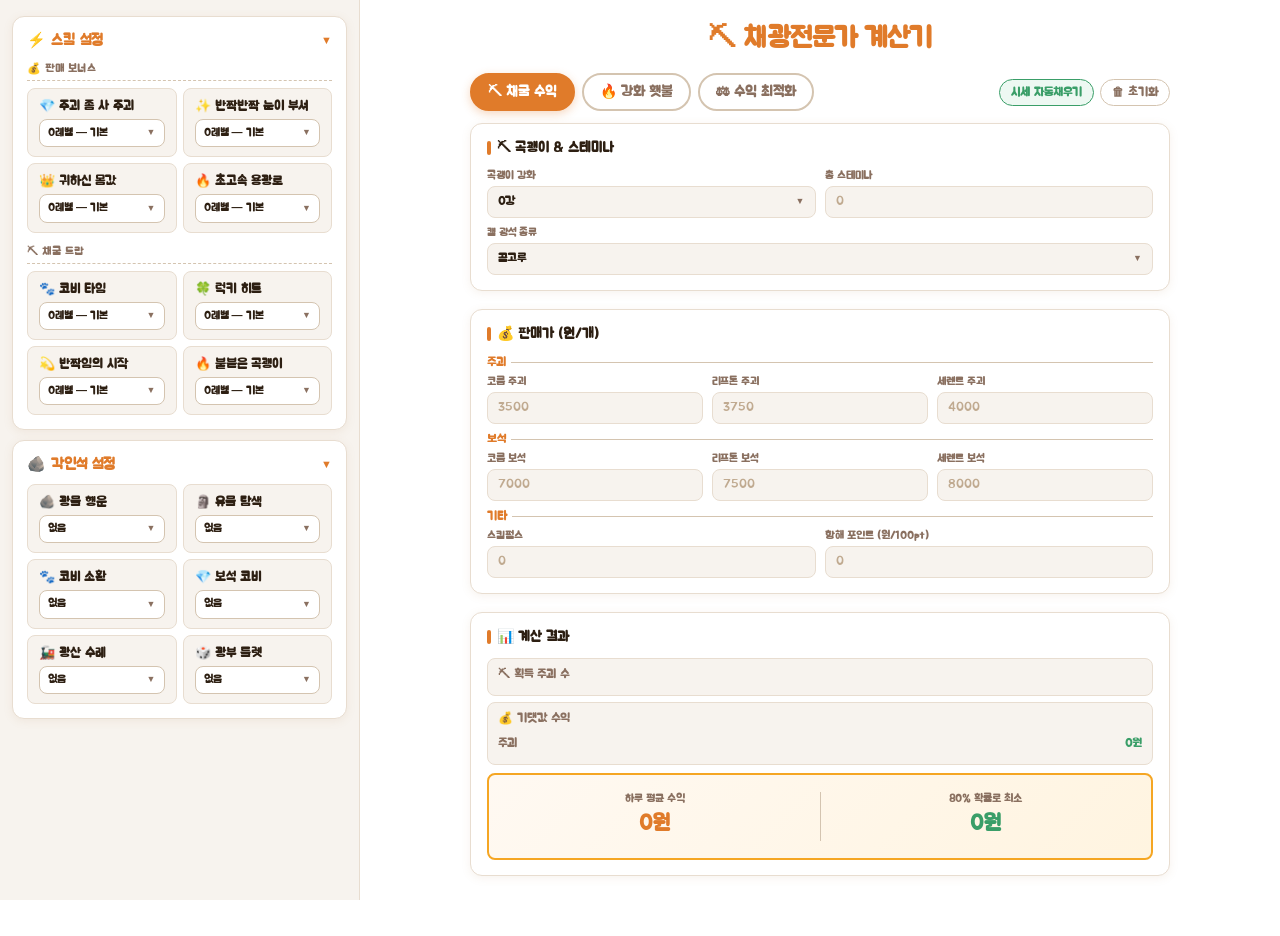
==== index.html @ 61eebd3e "ㅇ" ====
<!DOCTYPE html>
<html lang="ko">
<head>
<meta charset="UTF-8">
<meta name="viewport" content="width=device-width,initial-scale=1.0">
<title>⛏ 채광전문가 계산기</title>

<link rel="preconnect" href="https://fonts.googleapis.com">
<link rel="preconnect" href="https://fonts.gstatic.com" crossorigin>
<link href="https://fonts.googleapis.com/css2?family=Jua&display=block" rel="stylesheet">

<style>

/* ════════════════════════════════════════
   리셋 & 폰트
════════════════════════════════════════ */
*, *::before, *::after { box-sizing: border-box; margin: 0; padding: 0; }
html, body {
  font-family: 'Jua', sans-serif !important;
  font-weight: 700;
}
*, input, select, button, textarea {
  font-family: 'Jua', sans-serif !important;
  font-weight: 700;
}



/* ════════════════════════════════════════
   CSS 변수
════════════════════════════════════════ */
:root {
  --bg:      #f7f3ee;
  --surf:    #ffffff;
  --bdr:     #e8ddd0;
  --bdr2:    #d4c4b0;
  --txt:     #2d1f12;
  --muted:   #8a7060;
  --acc:     #e07b2a;
  --acc2:    #f5a623;
  --grn:     #3a9e68;  --grn-bg:  #edf8f2;
  --red:     #d94f3d;  --red-bg:  #fef0ee;
  --blu:     #3d6fd4;  --blu-bg:  #eef3fd;
  --pur:     #7c52c8;  --pur-bg:  #f3effe;
  --ylw:     #c89c00;  --ylw-bg:  #fffbe8;
  --r:  12px;
  --rs: 8px;
  --sh: 0 2px 10px rgba(180,130,80,.10);
}

html, body {
  min-height: 100vh;
  background: var(--bg)
    radial-gradient(circle at 10% 15%, rgba(240,160,60,.07) 0%, transparent 55%),
    radial-gradient(circle at 90% 85%, rgba(224,123,42,.05) 0%, transparent 55%);
  color: var(--txt);
}

.page { padding: 0 0 60px; }

/* ════════════════════════════════════════
   헤더
════════════════════════════════════════ */
.hdr { text-align: center; padding: 22px 16px 16px; }
.hdr-title {
  font-size: 28px; color: var(--acc); letter-spacing: -.5px;
}
.hdr-title em { color: var(--txt); font-style: normal; }
.hdr-sub { font-size: 12px; color: var(--muted); margin-top: 3px; font-weight: 500; }

.hdr-tab-name {
  font-size: 13px; color: var(--muted);
  margin-top: 4px; letter-spacing: .3px;
}

.bounce { display: inline-block; animation: bounce 2s ease-in-out infinite; }
@keyframes bounce { 0%,100%{transform:translateY(0)} 50%{transform:translateY(-5px)} }

/* ════════════════════════════════════════
   레이아웃
════════════════════════════════════════ */
.layout { display: block; padding: 0 16px; }

@media (min-width: 860px) {
  .layout { display: block; padding: 0; }
  .sidebar {
    position: fixed;
    top: 0; left: 0;
    width: 360px;
    height: 100vh;
    overflow-y: auto;
    padding: 16px 12px;
    background: var(--bg);
    border-right: 1.5px solid var(--bdr);
    box-sizing: border-box;
    z-index: 100;
  }
  .hdr { padding: 22px 16px 16px 376px; }
  .main {
    padding: 0 16px 0 376px;
    display: flex;
    flex-direction: column;
    align-items: center;
  }
  .main > * {
    width: 100%;
    max-width: 700px;
    box-sizing: border-box;
  }
}

/* ════════════════════════════════════════
   스킬 패널
════════════════════════════════════════ */
.skpanel {
  background: var(--surf);
  border: 1.5px solid var(--bdr);
  border-radius: var(--r);
  padding: 14px;
  box-shadow: var(--sh);
  margin-bottom: 14px;
}
@media (min-width: 860px) { .skpanel { margin-bottom: 0; } }
.skpanel-title {
  font-size: 15px; color: var(--acc);
  display: flex; align-items: center; gap: 6px;
  cursor: pointer; user-select: none;
  margin-bottom: 10px;
}
.skpanel-title:hover { color: var(--acc2); }
.toggle-arrow { font-size: 11px; margin-left: auto; transition: transform .2s; }
.skpanel.collapsed .toggle-arrow { transform: rotate(-90deg); }
.skpanel.collapsed .skbody { display: none; }
.sksec {
  font-size: 11px; color: var(--muted);
  letter-spacing: .5px; text-transform: uppercase;
  margin: 12px 0 7px;
  padding-bottom: 4px; border-bottom: 1px dashed var(--bdr2);
}
.skgrid { display: grid; grid-template-columns: 1fr 1fr; gap: 6px; }
.skrow {
  background: var(--bg);
  border: 1px solid var(--bdr);
  border-radius: var(--rs);
  padding: 9px 11px;
  display: flex; flex-direction: column; gap: 4px;
}
.skname {
  font-size: 13px; color: var(--txt);
  white-space: nowrap; overflow: hidden; text-overflow: ellipsis;
}
.skrow select { display: none; }
.field select  { display: none; }
.skinfo { font-size: 11px; color: var(--muted); min-height: 14px; }

/* ════════════════════════════════════════
   커스텀 드롭다운
════════════════════════════════════════ */
.cdd { position: relative; width: 100%; }
.skrow .cdd-trigger {
  display: flex; align-items: center; justify-content: space-between; gap: 4px;
  padding: 6px 8px;
  border: 1.5px solid var(--bdr2); border-radius: var(--rs);
  background: var(--surf); color: var(--txt);
  font-size: 11px;
  cursor: pointer; user-select: none; line-height: 1.3;
  white-space: nowrap; overflow: hidden;
}
.skrow .cdd-trigger:hover { border-color: var(--acc); }
.field .cdd-trigger {
  display: flex; align-items: center; justify-content: space-between; gap: 4px;
  padding: 7px 10px;
  border: 1.5px solid var(--bdr); border-radius: var(--rs);
  background: var(--bg); color: var(--txt);
  font-size: 12px;
  cursor: pointer; user-select: none; line-height: 1.3;
  transition: border-color .15s, box-shadow .15s;
  white-space: nowrap; overflow: hidden;
}
.field .cdd-trigger:hover { border-color: var(--acc); }
.cdd-label { overflow: hidden; text-overflow: ellipsis; min-width: 0; flex: 1; }
.cdd-trigger .cdd-arrow { font-size: 9px; color: var(--muted); flex-shrink: 0; transition: transform .15s; }
.cdd.open .cdd-trigger  { border-color: var(--acc); box-shadow: 0 0 0 2px rgba(224,123,42,.15); }
.cdd.open .cdd-arrow    { transform: rotate(180deg); }
.cdd-menu {
  display: none;
  position: absolute;
  top: calc(100% + 3px); left: 0; right: 0;
  background: var(--surf);
  border: 1.5px solid var(--acc); border-radius: var(--rs);
  box-shadow: 0 6px 20px rgba(0,0,0,.12);
  z-index: 9999; max-height: 220px; overflow-y: auto;
}
.cdd.open .cdd-menu { display: block; }
.cdd-item {
  padding: 5px 10px;
  font-size: 11px;
  color: var(--txt); cursor: pointer;
  border-bottom: 1px solid var(--bdr); line-height: 1.3;
  white-space: nowrap;
  overflow: hidden;
  text-overflow: ellipsis;
}
.skrow .cdd-item   { font-size: 11px; }
.cdd-item:last-child { border-bottom: none; }
.cdd-item:hover    { background: var(--ylw-bg); color: var(--acc); }
.cdd-item.selected { background: var(--acc); color: #fff; }

/* ════════════════════════════════════════
   탭바
════════════════════════════════════════ */
.tabbar {
  display: flex; align-items: center; flex-wrap: wrap;
  gap: 7px; margin-bottom: 12px;
}
.tab {
  font-size: 14px; padding: 8px 16px;
  border-radius: 20px; border: 2px solid var(--bdr2);
  background: var(--surf); color: var(--muted);
  cursor: pointer; transition: all .15s; white-space: nowrap;
}
.tab:hover { border-color: var(--acc); color: var(--acc); }
.tab.on    { background: var(--acc); border-color: var(--acc); color: #fff; box-shadow: 0 3px 10px rgba(224,123,42,.3); }
.reset-btn {
  margin-left: auto;
  font-size: 12px; padding: 5px 11px;
  border-radius: 20px; border: 1.5px solid var(--bdr2);
  background: var(--surf); color: var(--muted);
  cursor: pointer; transition: all .15s;
  display: inline-flex; align-items: center; gap: 3px;
}
.reset-btn:hover { border-color: var(--red); color: var(--red); background: var(--red-bg); }

.autofill-btn {
  font-size: 12px; padding: 5px 11px;
  border-radius: 20px; border: 1.5px solid var(--grn);
  background: var(--grn-bg); color: var(--grn);
  cursor: pointer; transition: all .15s;
  display: inline-flex; align-items: center; gap: 3px;
}
.autofill-btn:hover { background: var(--grn); color: #fff; }

/* ════════════════════════════════════════
   패널·카드
════════════════════════════════════════ */
.panel { display: flex; flex-direction: column; gap: 18px; }
.card {
  background: var(--surf);
  border: 1.5px solid var(--bdr);
  border-radius: var(--r);
  padding: 15px 16px;
  box-shadow: var(--sh);
}
.card-title {
  font-size: 14px; color: var(--txt);
  margin-bottom: 12px;
  display: flex; align-items: center; gap: 6px;
}
.card-title::before {
  content: ''; display: inline-block;
  width: 4px; height: 14px;
  background: var(--acc); border-radius: 2px;
}

/* ════════════════════════════════════════
   그리드
════════════════════════════════════════ */
.g2 { display: grid; grid-template-columns: 1fr 1fr; gap: 9px; }
.g3 { display: grid; grid-template-columns: 1fr 1fr 1fr; gap: 9px; }
@media (max-width: 500px) { .g3 { grid-template-columns: 1fr 1fr; } }
@media (max-width: 340px) { .g2, .g3 { grid-template-columns: 1fr; } }

/* ════════════════════════════════════════
   필드
════════════════════════════════════════ */
.field { display: flex; flex-direction: column; gap: 3px; }
.field label { font-size: 11px; font-weight: 700; color: var(--muted); }
.field input, .field select {
  font-size: 13px; font-weight: 700;
  border: 1.5px solid var(--bdr); border-radius: var(--rs);
  padding: 7px 10px;
  background: var(--bg); color: var(--txt);
  outline: none; width: 100%;
  transition: border-color .15s, box-shadow .15s;
}
.field input:focus, .field select:focus {
  border-color: var(--acc);
  box-shadow: 0 0 0 3px rgba(224,123,42,.12);
  background: var(--surf);
}
.field input::placeholder { color: #c0aa90; font-weight: 500; }
.opt {
  font-size: 9px; font-weight: 700;
  background: var(--ylw-bg); color: var(--ylw);
  border: 1px solid currentColor; border-radius: 4px; padding: 0 4px;
  vertical-align: middle;
}
.fnote { font-size: 10px; color: var(--muted); font-weight: 500; margin-top: 3px; }

/* ════════════════════════════════════════
   구분 라벨
════════════════════════════════════════ */
.slabel {
  font-size: 12px; color: var(--acc);
  margin: 8px 0 5px;
  display: flex; align-items: center; gap: 5px;
}
.slabel::after { content: ''; flex: 1; height: 1px; background: var(--bdr2); }

/* ════════════════════════════════════════
   결과 행
════════════════════════════════════════ */
.rrow {
  display: flex; justify-content: space-between; align-items: center;
  padding: 5px 0; border-bottom: 1px dashed var(--bdr);
  gap: 8px; font-size: 12px;
}
.rrow:last-child  { border-bottom: none; }
.rrow-strong      { border-top: 1px solid var(--bdr2); margin-top: 4px; padding-top: 6px; font-size: 13px; font-weight: 700; }
.rl   { color: var(--muted); flex-shrink: 0; font-weight: 700; }
.rv   { text-align: right; font-weight: 700; }
.rv small { font-size: 10px; font-weight: 400; }
.rsec { background: var(--bg); border-radius: var(--rs); padding: 8px 10px; margin: 6px 0; border: 1px solid var(--bdr); }
.rsec-title { font-size: 12px; color: var(--muted); margin-bottom: 5px; }
.g { color: var(--grn); }
.r { color: var(--red); }
.b { color: var(--blu); }
.p { color: var(--acc); }
.muted { color: var(--muted); }

/* ════════════════════════════════════════
   배지
════════════════════════════════════════ */
.bdg { display: inline-block; font-size: 10px; font-weight: 700; padding: 1px 6px; border-radius: 20px; vertical-align: middle; }
.bg  { background: var(--grn-bg); color: var(--grn); border: 1px solid var(--grn); }
.br  { background: var(--red-bg); color: var(--red); border: 1px solid var(--red); }
.bb  { background: var(--blu-bg); color: var(--blu); border: 1px solid var(--blu); }
.bpu { background: var(--pur-bg); color: var(--pur); border: 1px solid var(--pur); }

/* ════════════════════════════════════════
   결과 박스
════════════════════════════════════════ */
.result-box {
  background: linear-gradient(135deg, #fff9f2, #fff4e0);
  border: 2px solid var(--acc2); border-radius: var(--rs);
  padding: 13px; margin: 8px 0 0;
}
.rb-label { font-size: 11px; color: var(--muted); font-weight: 700; margin-bottom: 3px; }
.rb-value {  font-size: 22px; color: var(--acc); }
.rb-floor { color: var(--grn); }
.rb-sub   { display: block; font-size: 10px; color: var(--muted); font-weight: 500; margin-top: 2px; }

/* ════════════════════════════════════════
   제작 아이템
════════════════════════════════════════ */
.craft-item { background: var(--surf); border: 1px solid var(--bdr); border-radius: var(--rs); padding: 8px 10px; margin-bottom: 6px; }
.mat-row    { display: flex; flex-wrap: wrap; gap: 4px; margin-top: 4px; }
.mat-chip   { font-size: 10px; font-weight: 500; background: var(--grn-bg); color: var(--grn); border: 1px solid var(--grn); border-radius: 4px; padding: 1px 6px; }
.craft-time { font-size: 10px; color: var(--blu); font-weight: 700; margin-top: 3px; }
.appr-row   { display: flex; flex-wrap: wrap; gap: 6px; font-size: 10px; color: var(--muted); font-weight: 500; margin-top: 3px; }
.appr-row span:last-child { font-weight: 700; color: var(--grn); }


/* ── 최적 제작 계획 좌우 2단 레이아웃 ── */
.plan-cols {
  display: grid;
  grid-template-columns: 1fr 1fr;
  gap: 0;
  align-items: stretch;
}
@media (max-width: 600px) {
  .plan-cols { grid-template-columns: 1fr; }
}

.plan-col {
  padding: 10px 12px;
  position: relative;
  display: flex;
  flex-direction: column;
}
.plan-col:first-child {
  border-right: 1.5px solid var(--bdr2);
}

.plan-items-wrap {
  flex: 1;
}

.plan-col-title {
  
  font-size: 15px;
  color: var(--muted);
  margin-bottom: 10px;
  padding-bottom: 6px;
  border-bottom: 2px solid var(--bdr2);
  display: flex; align-items: center; gap: 6px;
  letter-spacing: -.3px;
  flex-wrap: wrap;
}
.plan-col-title.winner-title {
  color: var(--acc);
  border-bottom: 3px solid var(--acc);
}
.plan-col-title.loser-title { color: var(--muted); opacity: .65; }

.plan-craft-item {
  background: var(--surf);
  border: 1px solid var(--bdr);
  border-radius: var(--rs);
  padding: 9px 10px;
  margin-bottom: 7px;
  display: flex;
  flex-direction: column;
  gap: 4px;
}
.plan-item-head {
  display: flex;
  justify-content: space-between;
  align-items: flex-start;
  gap: 6px;
}
.plan-item-name {
  
  font-size: 13px; color: var(--txt);
  flex: 1; min-width: 0;
  line-height: 1.3;
}
.plan-item-name .npi {
  font-size: 10px; color: var(--muted);
  display: block; margin-top: 1px;
}
.plan-item-rev {
  font-size: 13px; font-weight: 800; color: var(--grn);
  white-space: nowrap; flex-shrink: 0;
  text-align: right;
}
.plan-item-count {
  font-size: 11px; font-weight: 700; color: var(--muted);
  display: block; text-align: right; margin-top: 1px;
}
.plan-appr-row {
  display: flex; flex-wrap: wrap; gap: 4px;
  font-size: 10px; color: var(--muted);
}
.plan-appr-row .best { color: var(--grn); }
.plan-mat-row {
  display: flex; flex-wrap: wrap; gap: 3px;
  margin-top: 1px;
}
.plan-item-time {
  display: flex; align-items: center; gap: 4px;
  font-size: 10px; color: var(--muted);
  border-top: 1px dashed var(--bdr);
  margin-top: 2px; padding-top: 4px;
}

.swap-info-box {
  background: var(--surf);
  border: 1px solid var(--bdr);
  border-radius: var(--rs);
  padding: 9px 10px;
  margin-bottom: 8px;
}
.swap-info-box-title {
  
  font-size: 13px; color: var(--txt);
  margin-bottom: 6px;
  padding-bottom: 4px;
  border-bottom: 1px dashed var(--bdr);
}
.swap-info-row {
  display: flex; justify-content: space-between; align-items: center;
  font-size: 11px; font-weight: 500; padding: 2px 0;
  gap: 6px;
}
.swap-info-row .si-label { color: var(--txt); }
.swap-info-row .si-gain  { color: var(--grn); white-space: nowrap; font-size: 10px; }

.plan-summary {
  margin-top: auto;
  padding-top: 8px;
  border-top: 2px solid var(--bdr2);
}
.plan-col.winner .plan-summary {
  border-top-color: var(--acc);
}
.plan-summary-row {
  display: flex; justify-content: space-between; align-items: center;
  font-size: 12px; font-weight: 700;
  padding: 3px 0;
  gap: 6px;
}
.plan-summary-row .sl { color: var(--muted); white-space: nowrap; }
.plan-summary-row .sv { color: var(--txt); text-align: right; }
.plan-summary-row.rev-row {
  margin-top: 4px;
  padding-top: 4px;
  border-top: 1px dashed var(--bdr2);
}
.plan-summary-row.rev-row .sl {
  
  font-size: 13px; color: var(--muted);
}
.plan-summary-row.rev-row .sv {
  
  font-size: 20px; color: var(--acc);
}
.plan-col.winner .plan-summary-row.rev-row .sv { color: var(--acc); }

/* 총 필요 재료 — 접기/펼치기 */
.mat-toggle {
  font-size: 10px; font-weight: 700;
  /* 파란색 제거 → 기본 텍스트 색(muted) */
  color: var(--muted);
  cursor: pointer; user-select: none;
  display: flex; align-items: center; gap: 3px;
  padding: 5px 0;
  margin-top: 2px;
}
.mat-toggle:hover { color: var(--acc); }
/* 화살표도 같은 색 */
.mat-toggle .mat-arr {
  color: var(--txt);
  font-size: 9px;
}
.mat-detail { display: none; margin-top: 4px; }
.mat-detail.open { display: block; }

/* 총 필요 재료 내용 — 가독성 개선 */
.mat-summary {
  background: var(--bg);
  border: 1px solid var(--bdr);
  border-radius: var(--rs);
  padding: 6px 10px;
  margin-top: 4px;
}
.mat-summary-row {
  display: flex; justify-content: space-between; align-items: center;
  font-size: 12px; font-weight: 700;
  padding: 4px 2px;
  border-bottom: 1px dashed var(--bdr);
  gap: 10px;
}
.mat-summary-row:last-child { border-bottom: none; }
/* mn: 재료명 — 색은 JS에서 인라인으로 지정 */
.mat-summary-row .mn {
  white-space: nowrap;
  display: flex; align-items: center; gap: 5px;
}
.mat-summary-row .mv {
  color: var(--txt);
  text-align: right;
  white-space: nowrap;
}

.empty-msg { color: var(--muted); font-size: 12px; text-align: center; padding: 14px 0; font-weight: 500; }
::-webkit-scrollbar { width: 5px; }
::-webkit-scrollbar-thumb { background: var(--bdr2); border-radius: 3px; }



</style>
</head>

<!-- Google tag (gtag.js) -->
<script async src="https://www.googletagmanager.com/gtag/js?id=G-TYFFZ1K6QG"></script>
<script>
  window.dataLayer = window.dataLayer || [];
  function gtag(){dataLayer.push(arguments);}
  gtag('js', new Date());
  gtag('config', 'G-TYFFZ1K6QG');
</script>

<body>
<div class="page">

<!-- ══════════════════════════════
     헤더
══════════════════════════════ -->
<div class="hdr">
  <div class="hdr-title"><span class="bounce">⛏</span> 채광전문가 계산기</div>
</div>

<!-- ══════════════════════════════
     전체 레이아웃
══════════════════════════════ -->
<div class="layout">

<!-- ── 사이드바: 스킬 & 각인석 패널 ── -->
<div class="sidebar">
<div class="skpanel" id="skillPanel">
  <div class="skpanel-title" onclick="toggleSkillPanel()">
    ⚡ 스킬 설정
    <span class="toggle-arrow">▼</span>
  </div>
  <div class="skbody">

    <div class="sksec">💰 판매 보너스</div>
    <div class="skgrid">
      <div class="skrow">
        <span class="skname">💎 주괴 좀 사 주괴</span>
        <select id="skillIngotSell" onchange="onSkillChange()">
          <option value="0">0레벨 — 기본</option>
          <option value="1">1레벨 — +5%</option><option value="2">2레벨 — +7%</option>
          <option value="3">3레벨 — +10%</option><option value="4">4레벨 — +20%</option>
          <option value="5">5레벨 — +30%</option><option value="6">6레벨 — +50%</option>
        </select>
      </div>
      <div class="skrow">
        <span class="skname">✨ 반짝반짝 눈이 부셔</span>
        <select id="skillGemSell" onchange="onSkillChange()">
          <option value="0">0레벨 — 기본</option>
          <option value="1">1레벨 — +5%</option><option value="2">2레벨 — +7%</option>
          <option value="3">3레벨 — +10%</option><option value="4">4레벨 — +20%</option>
          <option value="5">5레벨 — +30%</option><option value="6">6레벨 — +50%</option>
        </select>
      </div>
      <div class="skrow">
        <span class="skname">👑 귀하신 몸값</span>
        <select id="skillPrecious" onchange="onSkillChange()">
          <option value="0">0레벨 — 기본</option>
          <option value="1">1레벨 — +5%</option><option value="2">2레벨 — +7%</option>
          <option value="3">3레벨 — +10%</option><option value="4">4레벨 — +15%</option>
          <option value="5">5레벨 — +20%</option><option value="6">6레벨 — +30%</option>
        </select>
      </div>
      <div class="skrow">
        <span class="skname">🔥 초고속 용광로</span>
        <select id="skillFurnace" onchange="onSkillChange()">
          <option value="0">0레벨 — 기본</option>
          <option value="1">1레벨 — -10%</option><option value="2">2레벨 — -30%</option>
          <option value="3">3레벨 — -40%</option><option value="4">4레벨 — -60%</option>
          <option value="5">5레벨 — -80%</option>
        </select>
      </div>
    </div>

    <div class="sksec">⛏ 채굴 드랍</div>
    <div class="skgrid">
      <div class="skrow">
        <span class="skname">🐾 코비 타임</span>
        <select id="skillCobby" onchange="onSkillChange()">
          <option value="0">0레벨 — 기본</option>
          <option value="1">1레벨 — +1%</option><option value="2">2레벨 — +1.5%</option>
          <option value="3">3레벨 — +2%</option><option value="4">4레벨 — +2.5%</option>
          <option value="5">5레벨 — +3%</option><option value="6">6레벨 — +4%</option>
          <option value="7">7레벨 — +5%</option>
        </select>
      </div>
      <div class="skrow">
        <span class="skname">🍀 럭키 히트</span>
        <select id="skillLucky" onchange="onSkillChange()">
          <option value="0">0레벨 — 기본</option>
          <option value="1">1레벨 — 1%/+1개</option><option value="2">2레벨 — 2%/+2개</option>
          <option value="3">3레벨 — 3%/+3개</option><option value="4">4레벨 — 4%/+4개</option>
          <option value="5">5레벨 — 5%/+6개</option><option value="6">6레벨 — 6%/+8개</option>
          <option value="7">7레벨 — 7%/+10개</option><option value="8">8레벨 — 8%/+12개</option>
          <option value="9">9레벨 — 10%/+16개</option><option value="10">10레벨 — 15%/+20개</option>
        </select>
      </div>
      <div class="skrow">
        <span class="skname">💫 반짝임의 시작</span>
        <select id="skillSparkle" onchange="onSkillChange()">
          <option value="0">0레벨 — 기본</option>
          <option value="1">1레벨 — 3% / 1개</option>
          <option value="2">2레벨 — 7% / 1개</option>
          <option value="3">3레벨 — 10% / 2개</option>
        </select>
      </div>
      <div class="skrow">
        <span class="skname">🔥 불붙은 곡괭이</span>
        <select id="skillFirePick" onchange="onSkillChange()">
          <option value="0">0레벨 — 기본</option>
          <option value="1">1레벨 — 1%</option><option value="2">2레벨 — 2%</option>
          <option value="3">3레벨 — 3%</option><option value="4">4레벨 — 4%</option>
          <option value="5">5레벨 — 5%</option><option value="6">6레벨 — 6%</option>
          <option value="7">7레벨 — 7%</option><option value="8">8레벨 — 8%</option>
          <option value="9">9레벨 — 9%</option><option value="10">10레벨 — 15%</option>
        </select>
      </div>
    </div>

  </div><!-- /skbody -->
</div><!-- /skpanel -->

<!-- 각인석 패널 -->
<div class="skpanel" id="engPanel" style="margin-top:10px">
  <div class="skpanel-title" onclick="toggleEngPanel()">
    🪨 각인석 설정
    <span class="toggle-arrow">▼</span>
  </div>
  <div class="skbody">
    <div class="skgrid">
      <div class="skrow">
        <span class="skname">🪨 광물 행운</span>
        <select id="engOreLuck" onchange="onEngravingChange()">
          <option value="0">없음</option>
          <option value="1">1강 — 25%/+1개</option><option value="2">2강 — 50%/+1개</option>
          <option value="3">3강 — 75%/+1개</option><option value="4">4강 — 100%/+1개</option>
        </select>
      </div>
      <div class="skrow">
        <span class="skname">🗿 유물 탐색</span>
        <select id="engRelic" onchange="onEngravingChange()">
          <option value="0">없음</option>
          <option value="1">1강 — +1%</option><option value="2">2강 — +3%</option>
          <option value="3">3강 — +5%</option>
        </select>
      </div>
      <div class="skrow">
        <span class="skname">🐾 코비 소환</span>
        <select id="engCobby" onchange="onEngravingChange()">
          <option value="0">없음</option>
          <option value="1">1강 — +1%</option><option value="2">2강 — +3%</option>
          <option value="3">3강 — +5%</option>
        </select>
      </div>
      <div class="skrow">
        <span class="skname">💎 보석 코비</span>
        <select id="engGemCobby" onchange="onEngravingChange()">
          <option value="0">없음</option>
          <option value="1">1강 — 5%</option><option value="2">2강 — 10%</option>
          <option value="3">3강 — 20%</option><option value="4">4강 — 30%</option>
          <option value="5">5강 — 50%</option>
        </select>
      </div>
      <div class="skrow">
        <span class="skname">🚂 광산 수레</span>
        <select id="engCart" onchange="onEngravingChange()">
          <option value="0">없음</option>
          <option value="1">1강 — 0.5%</option><option value="2">2강 — 1%</option>
          <option value="3">3강 — 1.5%</option><option value="4">4강 — 2%</option>
          <option value="5">5강 — 3%</option>
        </select>
      </div>
      <div class="skrow">
        <span class="skname">🎲 광부 룰렛</span>
        <select id="engRoulette" onchange="onEngravingChange()">
          <option value="0">없음</option>
          <option value="1">1강 — 1%</option><option value="2">2강 — 2%</option>
          <option value="3">3강 — 3%</option><option value="4">4강 — 4%</option>
          <option value="5">5강 — 5%</option>
        </select>
      </div>
    </div>
  </div><!-- /skbody -->
</div><!-- /skpanel -->
</div><!-- /sidebar -->

<!-- ── 메인 ── -->
<div class="main">

  <!-- 탭 선택 버튼 + 자동채우기 + 초기화 -->
  <div class="tabbar">
    <div class="tab on" onclick="sw(0,this)">⛏ 채굴 수익</div>
    <div class="tab"    onclick="sw(1,this)">🔥 강화 횃불</div>
    <div class="tab"    onclick="sw(2,this)">⚖ 수익 최적화</div>
    <div style="margin-left:auto;display:flex;gap:6px;align-items:center">
      <button class="autofill-btn" onclick="autoFillPrices()">시세 자동채우기</button>
      <button class="reset-btn"    onclick="resetAll()">🗑 초기화</button>
    </div>
  </div>

  <!-- ══ TAB 0: 채굴 수익 ══ -->
  <div id="t0" class="panel">

    <div class="card">
      <div class="card-title">⛏ 곡괭이 &amp; 스테미나</div>
      <div class="g2">
        <div class="field">
          <label>곡괭이 강화</label>
          <select id="pickaxeLevel" onchange="cs()">
            <option value="0">0강</option><option value="1">1강</option><option value="2">2강</option>
            <option value="3">3강</option><option value="4">4강</option><option value="5">5강</option>
            <option value="6">6강</option><option value="7">7강</option><option value="8">8강</option>
            <option value="9">9강</option><option value="10">10강</option><option value="11">11강</option>
            <option value="12">12강</option><option value="13">13강</option><option value="14">14강</option>
            <option value="15">15강</option>
          </select>
        </div>
        <div class="field"><label>총 스테미나</label><input id="totalStamina" type="number" inputmode="numeric" placeholder="0" oninput="cs()"></div>
      </div>
      <div class="field" style="margin-top:8px">
        <label>캘 광석 종류</label>
        <select id="oreType" onchange="cs()">
          <option value="even">골고루</option>
          <option value="corum">코룸만</option>
          <option value="rifton">리프톤만</option>
          <option value="serent">세렌트만</option>
        </select>
      </div>
    </div>

    <div class="card">
      <div class="card-title">💰 판매가 (원/개)</div>
      <div class="slabel">주괴
      </div>
      <div class="g3">
        <div class="field"><label>코룸 주괴</label><input id="ingotPriceC" type="number" inputmode="numeric" placeholder="3500" oninput="cs()"></div>
        <div class="field"><label>리프톤 주괴</label><input id="ingotPriceR" type="number" inputmode="numeric" placeholder="3750" oninput="cs()"></div>
        <div class="field"><label>세렌트 주괴</label><input id="ingotPriceS" type="number" inputmode="numeric" placeholder="4000" oninput="cs()"></div>
      </div>
      <div class="slabel" style="margin-top:8px">보석</div>
      <div class="g3">
        <div class="field"><label>코룸 보석</label><input id="gemPriceC" type="number" inputmode="numeric" placeholder="7000" oninput="cs()"></div>
        <div class="field"><label>리프톤 보석</label><input id="gemPriceR" type="number" inputmode="numeric" placeholder="7500" oninput="cs()"></div>
        <div class="field"><label>세렌트 보석</label><input id="gemPriceS" type="number" inputmode="numeric" placeholder="8000" oninput="cs()"></div>
      </div>
      <div class="slabel" style="margin-top:8px">기타</div>
      <div class="g2">
        <div class="field"><label>스킬펄스</label><input id="skillPulsePrice" type="number" inputmode="numeric" placeholder="0" oninput="cs()"></div>
        <div class="field"><label>항해 포인트 (원/100pt)</label><input id="artifactPtPrice" type="number" inputmode="numeric" placeholder="0" oninput="cs()"></div>
      </div>
    </div>

    <div class="card">
      <div class="card-title">📊 계산 결과</div>
      <div id="sRes"><div class="empty-msg">값을 입력하면 계산됩니다</div></div>
    </div>
  </div>

  <!-- ══ TAB 1: 강화 횃불 ══ -->
  <div id="t1" class="panel" style="display:none">

    <div class="card">
      <div class="card-title">🪵 재료 가격 (원/세트)</div>
      <div class="g2">
        <div class="field"><label>숯 / 석탄</label><input id="tCharcoalPrice" type="number" inputmode="numeric" placeholder="0" oninput="ct()"></div>
        <div class="field"><label>원목</label><input id="tWoodPrice" type="number" inputmode="numeric" placeholder="0" oninput="ct()"></div>
      </div>
    </div>

    <div class="card">
      <div class="card-title">📋 제작 계획</div>
      <div class="g2">
        <div class="field">
          <label>만들 횃불 수</label>
          <input id="tWantCount" type="text" placeholder="예) 2상자 3세트 5개" oninput="ct()" style="font-size:12px">
          <span id="tWantCountParsed" style="font-size:10px;color:var(--muted);min-height:14px;display:block;margin-top:2px"></span>
        </div>
        <div class="field">
          <label>횃불 판매가 (원/세트) <span class="opt">선택</span></label>
          <input id="tSellPrice" type="number" inputmode="numeric" placeholder="미입력 시 재료비만" oninput="ct()">
        </div>
      </div>
    </div>

    <div class="card">
      <div class="card-title">📊 계산 결과</div>
      <div id="tRes"><div class="empty-msg">값을 입력하면 계산됩니다</div></div>
    </div>
  </div>

  <!-- ══ TAB 2: 수익 최적화 ══ -->
  <div id="t2" class="panel" style="display:none">

    <div class="card">
      <div class="card-title">📦 보유 주괴</div>
      <div class="g3">
        <div class="field">
          <label>코룸 주괴</label>
          <input id="iCo" type="text" placeholder="예) 1세트 5개" oninput="co()" style="font-size:12px">
          <span id="iCoParsed" style="font-size:10px;color:var(--muted);min-height:14px;display:block;margin-top:2px"></span>
        </div>
        <div class="field">
          <label>리프톤 주괴</label>
          <input id="iRi" type="text" placeholder="예) 1세트 5개" oninput="co()" style="font-size:12px">
          <span id="iRiParsed" style="font-size:10px;color:var(--muted);min-height:14px;display:block;margin-top:2px"></span>
        </div>
        <div class="field">
          <label>세렌트 주괴</label>
          <input id="iSe" type="text" placeholder="예) 1세트 5개" oninput="co()" style="font-size:12px">
          <span id="iSeParsed" style="font-size:10px;color:var(--muted);min-height:14px;display:block;margin-top:2px"></span>
        </div>
      </div>
    </div>

    <div class="card">
      <div class="card-title">💰 주괴 단가 (원/개)
        <span style="font-size:10px;color:var(--muted);font-weight:500;margin-left:4px">
          ※ 비워두면 주괴 좀 사 주괴 스킬 자동 반영
        </span>
      </div>
      <div class="g3">
        <div class="field"><label>코룸 주괴</label><input id="oCo" type="number" inputmode="numeric" placeholder="3500" oninput="co()"></div>
        <div class="field"><label>리프톤 주괴</label><input id="oRi" type="number" inputmode="numeric" placeholder="3750" oninput="co()"></div>
        <div class="field"><label>세렌트 주괴</label><input id="oSe" type="number" inputmode="numeric" placeholder="4000" oninput="co()"></div>
      </div>
    </div>

    <div class="card">
      <div class="card-title">🏪 라이프스톤 / 어빌리티 스톤 (원/개)</div>
      <div class="g2">
        <div class="field"><label>하급 라이프스톤</label><input id="oL1" type="number" inputmode="numeric" placeholder="0" oninput="co()"></div>
        <div class="field"><label>중급 라이프스톤</label><input id="oL2" type="number" inputmode="numeric" placeholder="0" oninput="co()"></div>
        <div class="field"><label>상급 라이프스톤</label><input id="oL3" type="number" inputmode="numeric" placeholder="0" oninput="co()"></div>
        <div class="field"><label>어빌리티 스톤</label><input id="oAb" type="number" inputmode="numeric" placeholder="0" oninput="co()"></div>
      </div>
    </div>

    <div class="card">
      <div class="card-title">📦 바닐라 재료 가격</div>
      <div class="slabel">조약돌 묶음 (골드 / 세트)</div>
      <div class="g2">
        <div class="field"><label>조약돌 묶음</label><input id="vCo" type="number" inputmode="numeric" placeholder="0" oninput="co()"></div>
        <div class="field"><label>심층암 조약돌 묶음</label><input id="vDc" type="number" inputmode="numeric" placeholder="0" oninput="co()"></div>
      </div>
      <div class="slabel" style="margin-top:8px">바닐라 광물 블럭 (골드 / 세트)</div>
      <div class="g3">
        <div class="field"><label>구리 블럭</label><input id="vCu" type="number" inputmode="numeric" placeholder="0" oninput="co()"></div>
        <div class="field"><label>철 블럭</label><input id="vIr" type="number" inputmode="numeric" placeholder="0" oninput="co()"></div>
        <div class="field"><label>금 블럭</label><input id="vGo" type="number" inputmode="numeric" placeholder="0" oninput="co()"></div>
        <div class="field"><label>다이아 블럭</label><input id="vDi" type="number" inputmode="numeric" placeholder="0" oninput="co()"></div>
        <div class="field"><label>레드스톤 블럭</label><input id="vRe" type="number" inputmode="numeric" placeholder="0" oninput="co()"></div>
        <div class="field"><label>청금석 블럭</label><input id="vLa" type="number" inputmode="numeric" placeholder="0" oninput="co()"></div>
        <div class="field"><label>자수정 블럭</label><input id="vAm" type="number" inputmode="numeric" placeholder="0" oninput="co()"></div>
      </div>
    </div>

    <div class="card">
      <div class="card-title">👑 귀중품 재료 가격</div>
      <div class="slabel">특수 광물 블럭 (골드 / 개)</div>
      <div class="g3">
        <div class="field"><label>토파즈 블럭</label><input id="vTopaz" type="number" inputmode="numeric" placeholder="0" oninput="co()"></div>
        <div class="field"><label>사파이어 블럭</label><input id="vSapphire" type="number" inputmode="numeric" placeholder="0" oninput="co()"></div>
        <div class="field"><label>플레티넘 블럭</label><input id="vPlatinum" type="number" inputmode="numeric" placeholder="0" oninput="co()"></div>
      </div>
      <div class="slabel" style="margin-top:8px">기타 재료 (골드 / 세트)</div>
      <div class="g3">
        <div class="field"><label>섬록암</label><input id="vDiorite" type="number" inputmode="numeric" placeholder="0" oninput="co()"></div>
        <div class="field"><label>응회암</label><input id="vTuff" type="number" inputmode="numeric" placeholder="0" oninput="co()"></div>
        <div class="field"><label>안산암</label><input id="vAndesite" type="number" inputmode="numeric" placeholder="0" oninput="co()"></div>
      </div>
      <div class="fnote" style="margin-top:6px">📌 증서는 개당 10,000골드 고정 반영됩니다</div>
    </div>

    <div class="card">
      <div class="card-title">📊 최적화 결과 <span style="font-size:11px;color:var(--muted);font-weight:500"></span></div>
      <div id="oRes"><div class="empty-msg">값을 입력하면 계산됩니다</div></div>
    </div>
  </div>

</div><!-- /main -->
</div><!-- /layout -->
</div><!-- /page -->

<script type="module">
  import {
    sw, cs, ct, co,
    onSkillChange, onEngravingChange,
    autoFillPrices, init,
  } from './app.js';

  /* 전역 노출 (HTML onclick에서 호출) */
  window.sw              = sw;
  window.cs              = cs;
  window.ct              = ct;
  window.co              = co;
  window.onSkillChange   = onSkillChange;
  window.onEngravingChange = onEngravingChange;
  window.autoFillPrices  = autoFillPrices;

  /* ── localStorage 저장 대상 ── */
  const SAVE_IDS = [
    'skillIngotSell','skillGemSell','skillPrecious','skillFurnace',
    'skillCobby','skillSparkle','skillLucky','skillFirePick',
    'engOreLuck','engRelic','engCobby','engGemCobby','engCart','engRoulette',
    'pickaxeLevel','totalStamina','oreType',
    'ingotPriceC','ingotPriceR','ingotPriceS',
    'gemPriceC','gemPriceR','gemPriceS',
    'skillPulsePrice','artifactPtPrice',
    'oL1','oL2','oL3','oAb',
    'iCo','iRi','iSe','oCo','oRi','oSe',
    'vCo','vDc','vCu','vIr','vGo','vDi','vRe','vLa','vAm',
    'vTopaz','vSapphire','vPlatinum','vDiorite','vTuff','vAndesite',
    'tCharcoalPrice','tWoodPrice','tSellPrice',
  ];
  const KEY = 'miner_calc_v3';

  function saveAll() {
    const d = {};
    SAVE_IDS.forEach(id => {
      const e = document.getElementById(id);
      if (!e) return;
      d[id] = e.value;
    });
    localStorage.setItem(KEY, JSON.stringify(d));
  }

  function loadAll() {
    try {
      const d = JSON.parse(localStorage.getItem(KEY) || '{}');
      SAVE_IDS.forEach(id => {
        const e = document.getElementById(id);
        if (!e || d[id] === undefined) return;
        e.value = d[id];
      });
    } catch(e) {}
  }

  window.toggleSkillPanel = () => document.getElementById('skillPanel').classList.toggle('collapsed');
  window.toggleEngPanel   = () => document.getElementById('engPanel').classList.toggle('collapsed');

  window.resetAll = () => {
    if (!confirm('입력된 값을 모두 초기화할까요?')) return;
    localStorage.removeItem(KEY);
    SAVE_IDS.forEach(id => {
      const e = document.getElementById(id);
      if (!e) return;
      if (e.tagName === 'SELECT') e.selectedIndex = 0;
      else e.value = '';
    });
    syncDropdownLabels();
    init();
  };

  /* ── 커스텀 드롭다운 ── */
  function initCustomDropdowns() {
    document.querySelectorAll('.skrow select, .field select').forEach(sel => {
      if (sel.previousElementSibling?.classList.contains('cdd')) return;

      const cdd     = document.createElement('div');
      cdd.className = 'cdd';

      const trigger = document.createElement('div');
      trigger.className = 'cdd-trigger';
      const label = document.createElement('span');
      label.className = 'cdd-label';
      label.textContent = sel.options[sel.selectedIndex]?.text || '';
      const arrow = document.createElement('span');
      arrow.className = 'cdd-arrow';
      arrow.textContent = '▼';
      trigger.appendChild(label);
      trigger.appendChild(arrow);

      const menu = document.createElement('div');
      menu.className = 'cdd-menu';
      Array.from(sel.options).forEach((opt, i) => {
        const item = document.createElement('div');
        item.className = 'cdd-item' + (i === sel.selectedIndex ? ' selected' : '');
        item.textContent = opt.text;
        item.dataset.value = opt.value;
        item.addEventListener('click', () => {
          sel.value = opt.value;
          label.textContent = opt.text;
          menu.querySelectorAll('.cdd-item').forEach(el => el.classList.remove('selected'));
          item.classList.add('selected');
          cdd.classList.remove('open');
          sel.dispatchEvent(new Event('change', { bubbles: true }));
        });
        menu.appendChild(item);
      });

      trigger.addEventListener('click', e => {
        e.stopPropagation();
        const isOpen = cdd.classList.contains('open');
        document.querySelectorAll('.cdd.open').forEach(el => el.classList.remove('open'));
        if (!isOpen) cdd.classList.add('open');
      });

      cdd.appendChild(trigger);
      cdd.appendChild(menu);
      sel.parentNode.insertBefore(cdd, sel);
    });

    document.addEventListener('click', () => {
      document.querySelectorAll('.cdd.open').forEach(el => el.classList.remove('open'));
    });
  }

  function syncDropdownLabels() {
    document.querySelectorAll('.skrow select, .field select').forEach(sel => {
      const cdd = sel.previousElementSibling;
      if (!cdd?.classList.contains('cdd')) return;
      const label = cdd.querySelector('.cdd-label');
      if (label) label.textContent = sel.options[sel.selectedIndex]?.text || '';
      cdd.querySelectorAll('.cdd-item').forEach(item => {
        item.classList.toggle('selected', item.dataset.value === sel.value);
      });
    });
  }

  document.addEventListener('DOMContentLoaded', () => {
    loadAll();
    initCustomDropdowns();
    syncDropdownLabels();
    init();
    SAVE_IDS.forEach(id => {
      const e = document.getElementById(id);
      if (!e) return;
      const evt = e.tagName === 'SELECT' ? 'change' : 'input';
      e.addEventListener(evt, saveAll);
    });
  });
</script>
</body>
</html>
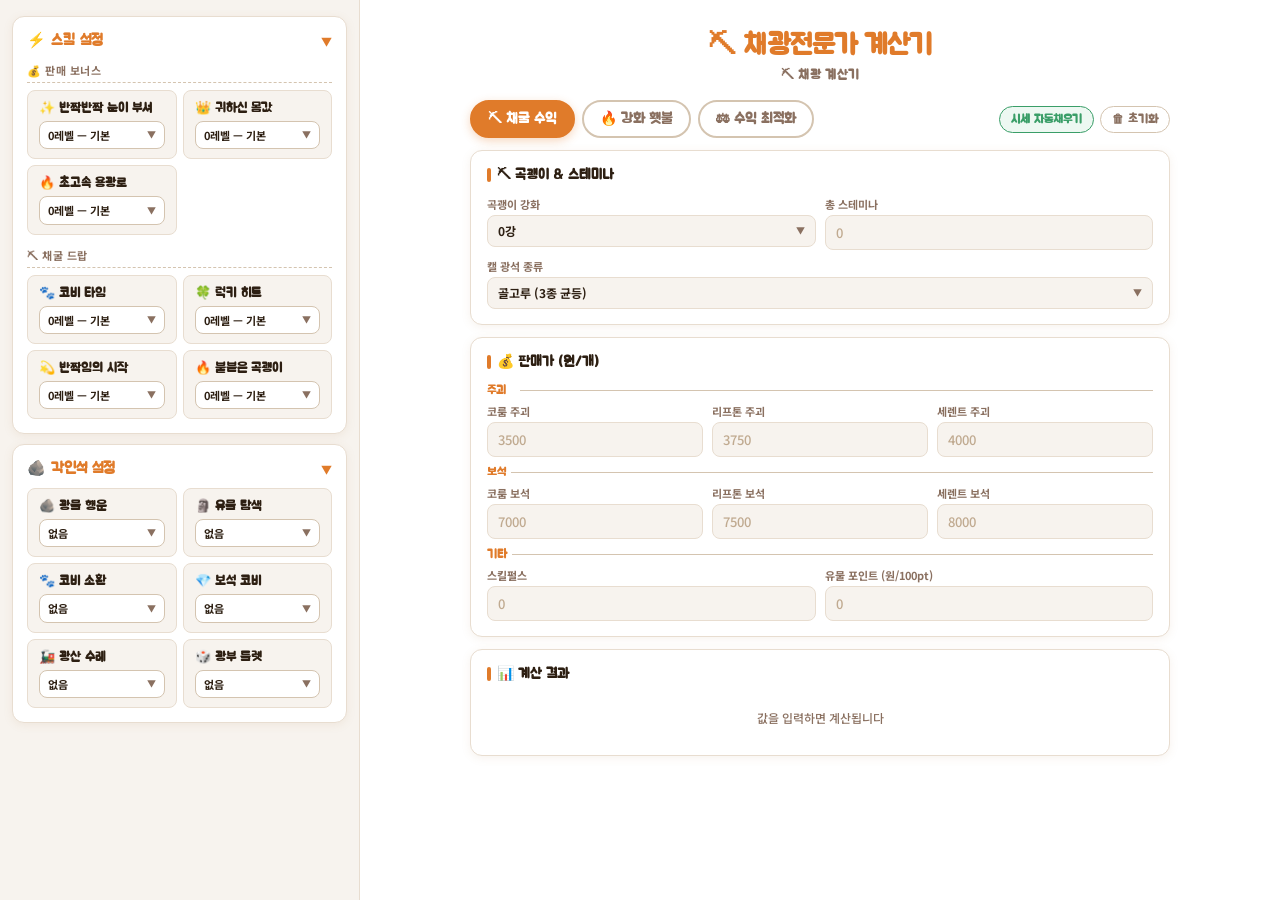
==== commit 48a32eec: "주괴 좀 사 주괴 제거" ====
--- a/index.html
+++ b/index.html
@@ -7,7 +7,7 @@
 
 <link rel="preconnect" href="https://fonts.googleapis.com">
 <link rel="preconnect" href="https://fonts.gstatic.com" crossorigin>
-<link href="https://fonts.googleapis.com/css2?family=Jua&display=block" rel="stylesheet">
+<link href="https://fonts.googleapis.com/css2?family=Jua&family=Noto+Sans+KR:wght@500;700;900&display=swap" rel="stylesheet">
 
 <style>
 
@@ -15,16 +15,10 @@
    리셋 & 폰트
 ════════════════════════════════════════ */
 *, *::before, *::after { box-sizing: border-box; margin: 0; padding: 0; }
-html, body {
-  font-family: 'Jua', sans-serif !important;
+*, input, select, button, textarea {
+  font-family: 'Noto Sans KR', 'Apple SD Gothic Neo', 'Malgun Gothic', sans-serif !important;
   font-weight: 700;
 }
-*, input, select, button, textarea {
-  font-family: 'Jua', sans-serif !important;
-  font-weight: 700;
-}
-
-
 
 /* ════════════════════════════════════════
    CSS 변수
@@ -63,12 +57,15 @@
 ════════════════════════════════════════ */
 .hdr { text-align: center; padding: 22px 16px 16px; }
 .hdr-title {
+  font-family: 'Jua', sans-serif !important;
   font-size: 28px; color: var(--acc); letter-spacing: -.5px;
 }
 .hdr-title em { color: var(--txt); font-style: normal; }
 .hdr-sub { font-size: 12px; color: var(--muted); margin-top: 3px; font-weight: 500; }
 
+/* 현재 탭 이름 표시 — 헤더 아래 서브텍스트 */
 .hdr-tab-name {
+  font-family: 'Jua', sans-serif !important;
   font-size: 13px; color: var(--muted);
   margin-top: 4px; letter-spacing: .3px;
 }
@@ -122,6 +119,7 @@
 }
 @media (min-width: 860px) { .skpanel { margin-bottom: 0; } }
 .skpanel-title {
+  font-family: 'Jua', sans-serif !important;
   font-size: 15px; color: var(--acc);
   display: flex; align-items: center; gap: 6px;
   cursor: pointer; user-select: none;
@@ -132,7 +130,7 @@
 .skpanel.collapsed .toggle-arrow { transform: rotate(-90deg); }
 .skpanel.collapsed .skbody { display: none; }
 .sksec {
-  font-size: 11px; color: var(--muted);
+  font-size: 11px; font-weight: 700; color: var(--muted);
   letter-spacing: .5px; text-transform: uppercase;
   margin: 12px 0 7px;
   padding-bottom: 4px; border-bottom: 1px dashed var(--bdr2);
@@ -146,12 +144,13 @@
   display: flex; flex-direction: column; gap: 4px;
 }
 .skname {
+  font-family: 'Jua', sans-serif !important;
   font-size: 13px; color: var(--txt);
   white-space: nowrap; overflow: hidden; text-overflow: ellipsis;
 }
 .skrow select { display: none; }
 .field select  { display: none; }
-.skinfo { font-size: 11px; color: var(--muted); min-height: 14px; }
+.skinfo { font-size: 11px; color: var(--muted); font-weight: 500; min-height: 14px; }
 
 /* ════════════════════════════════════════
    커스텀 드롭다운
@@ -162,7 +161,7 @@
   padding: 6px 8px;
   border: 1.5px solid var(--bdr2); border-radius: var(--rs);
   background: var(--surf); color: var(--txt);
-  font-size: 11px;
+  font-size: 11px !important; font-weight: 700 !important;
   cursor: pointer; user-select: none; line-height: 1.3;
   white-space: nowrap; overflow: hidden;
 }
@@ -172,12 +171,13 @@
   padding: 7px 10px;
   border: 1.5px solid var(--bdr); border-radius: var(--rs);
   background: var(--bg); color: var(--txt);
-  font-size: 12px;
+  font-size: 12px !important; font-weight: 700 !important;
   cursor: pointer; user-select: none; line-height: 1.3;
   transition: border-color .15s, box-shadow .15s;
   white-space: nowrap; overflow: hidden;
 }
 .field .cdd-trigger:hover { border-color: var(--acc); }
+/* 트리거 라벨 — 넘치면 말줄임 */
 .cdd-label { overflow: hidden; text-overflow: ellipsis; min-width: 0; flex: 1; }
 .cdd-trigger .cdd-arrow { font-size: 9px; color: var(--muted); flex-shrink: 0; transition: transform .15s; }
 .cdd.open .cdd-trigger  { border-color: var(--acc); box-shadow: 0 0 0 2px rgba(224,123,42,.15); }
@@ -194,14 +194,14 @@
 .cdd.open .cdd-menu { display: block; }
 .cdd-item {
   padding: 5px 10px;
-  font-size: 11px;
+  font-size: 11px !important; font-weight: 700 !important;
   color: var(--txt); cursor: pointer;
   border-bottom: 1px solid var(--bdr); line-height: 1.3;
-  white-space: nowrap;
+  white-space: nowrap;    /* 줄바꿈 방지 */
   overflow: hidden;
   text-overflow: ellipsis;
 }
-.skrow .cdd-item   { font-size: 11px; }
+.skrow .cdd-item   { font-size: 11px !important; }
 .cdd-item:last-child { border-bottom: none; }
 .cdd-item:hover    { background: var(--ylw-bg); color: var(--acc); }
 .cdd-item.selected { background: var(--acc); color: #fff; }
@@ -214,6 +214,7 @@
   gap: 7px; margin-bottom: 12px;
 }
 .tab {
+  font-family: 'Jua', sans-serif !important;
   font-size: 14px; padding: 8px 16px;
   border-radius: 20px; border: 2px solid var(--bdr2);
   background: var(--surf); color: var(--muted);
@@ -223,6 +224,7 @@
 .tab.on    { background: var(--acc); border-color: var(--acc); color: #fff; box-shadow: 0 3px 10px rgba(224,123,42,.3); }
 .reset-btn {
   margin-left: auto;
+  font-family: 'Jua', sans-serif !important;
   font-size: 12px; padding: 5px 11px;
   border-radius: 20px; border: 1.5px solid var(--bdr2);
   background: var(--surf); color: var(--muted);
@@ -231,7 +233,9 @@
 }
 .reset-btn:hover { border-color: var(--red); color: var(--red); background: var(--red-bg); }
 
+/* 자동채우기 버튼 */
 .autofill-btn {
+  font-family: 'Jua', sans-serif !important;
   font-size: 12px; padding: 5px 11px;
   border-radius: 20px; border: 1.5px solid var(--grn);
   background: var(--grn-bg); color: var(--grn);
@@ -243,7 +247,7 @@
 /* ════════════════════════════════════════
    패널·카드
 ════════════════════════════════════════ */
-.panel { display: flex; flex-direction: column; gap: 18px; }
+.panel { display: flex; flex-direction: column; gap: 12px; }
 .card {
   background: var(--surf);
   border: 1.5px solid var(--bdr);
@@ -252,6 +256,7 @@
   box-shadow: var(--sh);
 }
 .card-title {
+  font-family: 'Jua', sans-serif !important;
   font-size: 14px; color: var(--txt);
   margin-bottom: 12px;
   display: flex; align-items: center; gap: 6px;
@@ -276,7 +281,7 @@
 .field { display: flex; flex-direction: column; gap: 3px; }
 .field label { font-size: 11px; font-weight: 700; color: var(--muted); }
 .field input, .field select {
-  font-size: 13px; font-weight: 700;
+  font-size: 13px !important; font-weight: 700 !important;
   border: 1.5px solid var(--bdr); border-radius: var(--rs);
   padding: 7px 10px;
   background: var(--bg); color: var(--txt);
@@ -301,6 +306,7 @@
    구분 라벨
 ════════════════════════════════════════ */
 .slabel {
+  font-family: 'Jua', sans-serif !important;
   font-size: 12px; color: var(--acc);
   margin: 8px 0 5px;
   display: flex; align-items: center; gap: 5px;
@@ -314,14 +320,18 @@
   display: flex; justify-content: space-between; align-items: center;
   padding: 5px 0; border-bottom: 1px dashed var(--bdr);
   gap: 8px; font-size: 12px;
+  font-family: 'Noto Sans KR', sans-serif !important;
 }
 .rrow:last-child  { border-bottom: none; }
-.rrow-strong      { border-top: 1px solid var(--bdr2); margin-top: 4px; padding-top: 6px; font-size: 13px; font-weight: 700; }
-.rl   { color: var(--muted); flex-shrink: 0; font-weight: 700; }
-.rv   { text-align: right; font-weight: 700; }
-.rv small { font-size: 10px; font-weight: 400; }
+.rrow-strong      { border-top: 1px solid var(--bdr2); margin-top: 4px; padding-top: 6px; font-size: 13px;
+                    font-family: 'Noto Sans KR', sans-serif !important; font-weight: 900 !important; }
+.rl   { color: var(--muted); flex-shrink: 0; font-weight: 700;
+        font-family: 'Noto Sans KR', sans-serif !important; }
+.rv   { font-weight: 900; text-align: right;
+        font-family: 'Noto Sans KR', sans-serif !important; }
+.rv small { font-size: 10px; font-weight: 500; }
 .rsec { background: var(--bg); border-radius: var(--rs); padding: 8px 10px; margin: 6px 0; border: 1px solid var(--bdr); }
-.rsec-title { font-size: 12px; color: var(--muted); margin-bottom: 5px; }
+.rsec-title { font-family: 'Jua', sans-serif !important; font-size: 12px; color: var(--muted); margin-bottom: 5px; }
 .g { color: var(--grn); }
 .r { color: var(--red); }
 .b { color: var(--blu); }
@@ -346,7 +356,7 @@
   padding: 13px; margin: 8px 0 0;
 }
 .rb-label { font-size: 11px; color: var(--muted); font-weight: 700; margin-bottom: 3px; }
-.rb-value {  font-size: 22px; color: var(--acc); }
+.rb-value { font-family: 'Jua', sans-serif !important; font-size: 22px; color: var(--acc); }
 .rb-floor { color: var(--grn); }
 .rb-sub   { display: block; font-size: 10px; color: var(--muted); font-weight: 500; margin-top: 2px; }
 
@@ -355,7 +365,7 @@
 ════════════════════════════════════════ */
 .craft-item { background: var(--surf); border: 1px solid var(--bdr); border-radius: var(--rs); padding: 8px 10px; margin-bottom: 6px; }
 .mat-row    { display: flex; flex-wrap: wrap; gap: 4px; margin-top: 4px; }
-.mat-chip   { font-size: 10px; font-weight: 500; background: var(--grn-bg); color: var(--grn); border: 1px solid var(--grn); border-radius: 4px; padding: 1px 6px; }
+.mat-chip   { font-size: 10px; font-weight: 700; background: var(--grn-bg); color: var(--grn); border: 1px solid var(--grn); border-radius: 4px; padding: 1px 6px; }
 .craft-time { font-size: 10px; color: var(--blu); font-weight: 700; margin-top: 3px; }
 .appr-row   { display: flex; flex-wrap: wrap; gap: 6px; font-size: 10px; color: var(--muted); font-weight: 500; margin-top: 3px; }
 .appr-row span:last-child { font-weight: 700; color: var(--grn); }
@@ -366,28 +376,36 @@
   display: grid;
   grid-template-columns: 1fr 1fr;
   gap: 0;
+  /* 두 컬럼 높이를 맞춰 summary가 항상 같은 높이에서 시작 */
   align-items: stretch;
 }
 @media (max-width: 600px) {
   .plan-cols { grid-template-columns: 1fr; }
 }
 
+/* 각 컬럼 — flex column으로 세로 정렬 */
 .plan-col {
   padding: 10px 12px;
   position: relative;
   display: flex;
   flex-direction: column;
 }
+/* 왼쪽 컬럼 오른쪽에 구분선 */
 .plan-col:first-child {
   border-right: 1.5px solid var(--bdr2);
 }
 
+/* winner 강조 — 배경색 대신 헤더 하단 테두리 굵게 + 제목 색 */
+.plan-col.winner { /* 배경 없음 */ }
+
+/* 제작 아이템 목록 영역 — flex:1로 늘려서 summary를 하단으로 밀기 */
 .plan-items-wrap {
   flex: 1;
 }
 
+/* 컬럼 헤더 */
 .plan-col-title {
-  
+  font-family: 'Jua', sans-serif !important;
   font-size: 15px;
   color: var(--muted);
   margin-bottom: 10px;
@@ -399,10 +417,11 @@
 }
 .plan-col-title.winner-title {
   color: var(--acc);
-  border-bottom: 3px solid var(--acc);
+  border-bottom: 3px solid var(--acc);  /* 굵은 주황 밑줄로 강조 */
 }
 .plan-col-title.loser-title { color: var(--muted); opacity: .65; }
 
+/* 개별 제작 아이템 — 카드형 */
 .plan-craft-item {
   background: var(--surf);
   border: 1px solid var(--bdr);
@@ -412,7 +431,9 @@
   display: flex;
   flex-direction: column;
   gap: 4px;
-}
+  font-family: 'Noto Sans KR', sans-serif !important;
+}
+/* 제작 아이템 첫 번째 행 — 이름 + 수량·수익 */
 .plan-item-head {
   display: flex;
   justify-content: space-between;
@@ -420,40 +441,47 @@
   gap: 6px;
 }
 .plan-item-name {
-  
+  font-family: 'Jua', sans-serif !important;
   font-size: 13px; color: var(--txt);
   flex: 1; min-width: 0;
   line-height: 1.3;
 }
 .plan-item-name .npi {
-  font-size: 10px; color: var(--muted);
+  font-family: 'Noto Sans KR', sans-serif !important;
+  font-size: 10px; font-weight: 500; color: var(--muted);
   display: block; margin-top: 1px;
 }
 .plan-item-rev {
-  font-size: 13px; font-weight: 800; color: var(--grn);
+  font-family: 'Noto Sans KR', sans-serif !important;
+  font-size: 13px; font-weight: 900; color: var(--grn);
   white-space: nowrap; flex-shrink: 0;
   text-align: right;
 }
 .plan-item-count {
+  font-family: 'Noto Sans KR', sans-serif !important;
   font-size: 11px; font-weight: 700; color: var(--muted);
   display: block; text-align: right; margin-top: 1px;
 }
+/* 감정 등급 행 */
 .plan-appr-row {
   display: flex; flex-wrap: wrap; gap: 4px;
-  font-size: 10px; color: var(--muted);
-}
-.plan-appr-row .best { color: var(--grn); }
+  font-size: 10px; color: var(--muted); font-weight: 500;
+}
+.plan-appr-row .best { color: var(--grn); font-weight: 700; }
+/* 재료 chip 행 */
 .plan-mat-row {
   display: flex; flex-wrap: wrap; gap: 3px;
   margin-top: 1px;
 }
+/* 시간 행 — 항상 하단 고정 */
 .plan-item-time {
   display: flex; align-items: center; gap: 4px;
-  font-size: 10px; color: var(--muted);
+  font-size: 10px; font-weight: 700; color: var(--blu);
   border-top: 1px dashed var(--bdr);
   margin-top: 2px; padding-top: 4px;
 }
 
+/* 교환 정보 박스 — 라이프스톤 카드와 동일 스타일 */
 .swap-info-box {
   background: var(--surf);
   border: 1px solid var(--bdr);
@@ -462,7 +490,7 @@
   margin-bottom: 8px;
 }
 .swap-info-box-title {
-  
+  font-family: 'Jua', sans-serif !important;
   font-size: 13px; color: var(--txt);
   margin-bottom: 6px;
   padding-bottom: 4px;
@@ -470,19 +498,21 @@
 }
 .swap-info-row {
   display: flex; justify-content: space-between; align-items: center;
-  font-size: 11px; font-weight: 500; padding: 2px 0;
+  font-size: 11px; font-weight: 700; padding: 2px 0;
   gap: 6px;
+  font-family: 'Noto Sans KR', sans-serif !important;
 }
 .swap-info-row .si-label { color: var(--txt); }
 .swap-info-row .si-gain  { color: var(--grn); white-space: nowrap; font-size: 10px; }
 
+/* 요약 섹션 — 항상 컬럼 하단에 붙음 */
 .plan-summary {
-  margin-top: auto;
+  margin-top: auto;        /* flex:1 남은 공간 이후 하단 붙이기 */
   padding-top: 8px;
   border-top: 2px solid var(--bdr2);
 }
 .plan-col.winner .plan-summary {
-  border-top-color: var(--acc);
+  border-top-color: var(--acc);  /* winner는 주황 구분선 */
 }
 .plan-summary-row {
   display: flex; justify-content: space-between; align-items: center;
@@ -498,60 +528,35 @@
   border-top: 1px dashed var(--bdr2);
 }
 .plan-summary-row.rev-row .sl {
-  
+  font-family: 'Jua', sans-serif !important;
   font-size: 13px; color: var(--muted);
 }
 .plan-summary-row.rev-row .sv {
-  
+  font-family: 'Jua', sans-serif !important;
   font-size: 20px; color: var(--acc);
 }
 .plan-col.winner .plan-summary-row.rev-row .sv { color: var(--acc); }
 
 /* 총 필요 재료 — 접기/펼치기 */
 .mat-toggle {
-  font-size: 10px; font-weight: 700;
-  /* 파란색 제거 → 기본 텍스트 색(muted) */
-  color: var(--muted);
+  font-size: 10px; font-weight: 700; color: var(--blu);
   cursor: pointer; user-select: none;
   display: flex; align-items: center; gap: 3px;
-  padding: 5px 0;
-  margin-top: 2px;
+  padding: 3px 0;
 }
 .mat-toggle:hover { color: var(--acc); }
-/* 화살표도 같은 색 */
-.mat-toggle .mat-arr {
-  color: var(--txt);
-  font-size: 9px;
-}
 .mat-detail { display: none; margin-top: 4px; }
 .mat-detail.open { display: block; }
-
-/* 총 필요 재료 내용 — 가독성 개선 */
-.mat-summary {
-  background: var(--bg);
-  border: 1px solid var(--bdr);
-  border-radius: var(--rs);
-  padding: 6px 10px;
-  margin-top: 4px;
-}
+.mat-summary { }
 .mat-summary-row {
-  display: flex; justify-content: space-between; align-items: center;
+  display: flex; justify-content: space-between;
   font-size: 12px; font-weight: 700;
-  padding: 4px 2px;
-  border-bottom: 1px dashed var(--bdr);
-  gap: 10px;
+  padding: 3px 0; border-bottom: 1px dashed var(--bdr);
+  gap: 6px;
 }
 .mat-summary-row:last-child { border-bottom: none; }
-/* mn: 재료명 — 색은 JS에서 인라인으로 지정 */
-.mat-summary-row .mn {
-  white-space: nowrap;
-  display: flex; align-items: center; gap: 5px;
-}
-.mat-summary-row .mv {
-  color: var(--txt);
-  text-align: right;
-  white-space: nowrap;
-}
+.mat-summary-row .mn { color: var(--txt); white-space: nowrap; }
+.mat-summary-row .mv { color: var(--txt); text-align: right; }
 
 .empty-msg { color: var(--muted); font-size: 12px; text-align: center; padding: 14px 0; font-weight: 500; }
 ::-webkit-scrollbar { width: 5px; }
@@ -579,6 +584,8 @@
 ══════════════════════════════ -->
 <div class="hdr">
   <div class="hdr-title"><span class="bounce">⛏</span> 채광전문가 계산기</div>
+  <!-- 현재 탭 이름 — app.js sw()가 갱신 -->
+  <div class="hdr-tab-name" id="pageTabTitle">⛏ 채광 계산기</div>
 </div>
 
 <!-- ══════════════════════════════
@@ -598,15 +605,6 @@
     <div class="sksec">💰 판매 보너스</div>
     <div class="skgrid">
       <div class="skrow">
-        <span class="skname">💎 주괴 좀 사 주괴</span>
-        <select id="skillIngotSell" onchange="onSkillChange()">
-          <option value="0">0레벨 — 기본</option>
-          <option value="1">1레벨 — +5%</option><option value="2">2레벨 — +7%</option>
-          <option value="3">3레벨 — +10%</option><option value="4">4레벨 — +20%</option>
-          <option value="5">5레벨 — +30%</option><option value="6">6레벨 — +50%</option>
-        </select>
-      </div>
-      <div class="skrow">
         <span class="skname">✨ 반짝반짝 눈이 부셔</span>
         <select id="skillGemSell" onchange="onSkillChange()">
           <option value="0">0레벨 — 기본</option>
@@ -756,6 +754,7 @@
     <div class="tab"    onclick="sw(1,this)">🔥 강화 횃불</div>
     <div class="tab"    onclick="sw(2,this)">⚖ 수익 최적화</div>
     <div style="margin-left:auto;display:flex;gap:6px;align-items:center">
+      <!-- 자동채우기: config.js DEFAULT_PRICES 기준으로 빈 칸만 채움 (주괴 단가 제외) -->
       <button class="autofill-btn" onclick="autoFillPrices()">시세 자동채우기</button>
       <button class="reset-btn"    onclick="resetAll()">🗑 초기화</button>
     </div>
@@ -783,7 +782,7 @@
       <div class="field" style="margin-top:8px">
         <label>캘 광석 종류</label>
         <select id="oreType" onchange="cs()">
-          <option value="even">골고루</option>
+          <option value="even">골고루 (3종 균등)</option>
           <option value="corum">코룸만</option>
           <option value="rifton">리프톤만</option>
           <option value="serent">세렌트만</option>
@@ -794,6 +793,8 @@
     <div class="card">
       <div class="card-title">💰 판매가 (원/개)</div>
       <div class="slabel">주괴
+        <span style="font-size:10px;color:var(--muted);font-weight:500;margin-left:4px">
+</span>
       </div>
       <div class="g3">
         <div class="field"><label>코룸 주괴</label><input id="ingotPriceC" type="number" inputmode="numeric" placeholder="3500" oninput="cs()"></div>
@@ -809,7 +810,7 @@
       <div class="slabel" style="margin-top:8px">기타</div>
       <div class="g2">
         <div class="field"><label>스킬펄스</label><input id="skillPulsePrice" type="number" inputmode="numeric" placeholder="0" oninput="cs()"></div>
-        <div class="field"><label>항해 포인트 (원/100pt)</label><input id="artifactPtPrice" type="number" inputmode="numeric" placeholder="0" oninput="cs()"></div>
+        <div class="field"><label>유물 포인트 (원/100pt)</label><input id="artifactPtPrice" type="number" inputmode="numeric" placeholder="0" oninput="cs()"></div>
       </div>
     </div>
 
@@ -877,9 +878,6 @@
 
     <div class="card">
       <div class="card-title">💰 주괴 단가 (원/개)
-        <span style="font-size:10px;color:var(--muted);font-weight:500;margin-left:4px">
-          ※ 비워두면 주괴 좀 사 주괴 스킬 자동 반영
-        </span>
       </div>
       <div class="g3">
         <div class="field"><label>코룸 주괴</label><input id="oCo" type="number" inputmode="numeric" placeholder="3500" oninput="co()"></div>
@@ -931,11 +929,11 @@
         <div class="field"><label>응회암</label><input id="vTuff" type="number" inputmode="numeric" placeholder="0" oninput="co()"></div>
         <div class="field"><label>안산암</label><input id="vAndesite" type="number" inputmode="numeric" placeholder="0" oninput="co()"></div>
       </div>
-      <div class="fnote" style="margin-top:6px">📌 증서는 개당 10,000골드 고정 반영됩니다</div>
-    </div>
-
-    <div class="card">
-      <div class="card-title">📊 최적화 결과 <span style="font-size:11px;color:var(--muted);font-weight:500"></span></div>
+      <div class="fnote" style="margin-top:6px">📌 증서는 개당 10,000원 고정 반영됩니다</div>
+    </div>
+
+    <div class="card">
+      <div class="card-title">📊 최적화 결과 <span style="font-size:11px;color:var(--muted);font-weight:500">(직판 vs 라스/어빌/귀중품 통합 비교)</span></div>
       <div id="oRes"><div class="empty-msg">값을 입력하면 계산됩니다</div></div>
     </div>
   </div>
@@ -962,7 +960,7 @@
 
   /* ── localStorage 저장 대상 ── */
   const SAVE_IDS = [
-    'skillIngotSell','skillGemSell','skillPrecious','skillFurnace',
+    'skillGemSell','skillPrecious','skillFurnace',
     'skillCobby','skillSparkle','skillLucky','skillFirePick',
     'engOreLuck','engRelic','engCobby','engGemCobby','engCart','engRoulette',
     'pickaxeLevel','totalStamina','oreType',
@@ -975,7 +973,7 @@
     'vTopaz','vSapphire','vPlatinum','vDiorite','vTuff','vAndesite',
     'tCharcoalPrice','tWoodPrice','tSellPrice',
   ];
-  const KEY = 'miner_calc_v3';
+  const KEY = 'miner_calc_v4'; // v4: 수수료 적용 + 라스/어빌 자동채우기
 
   function saveAll() {
     const d = {};
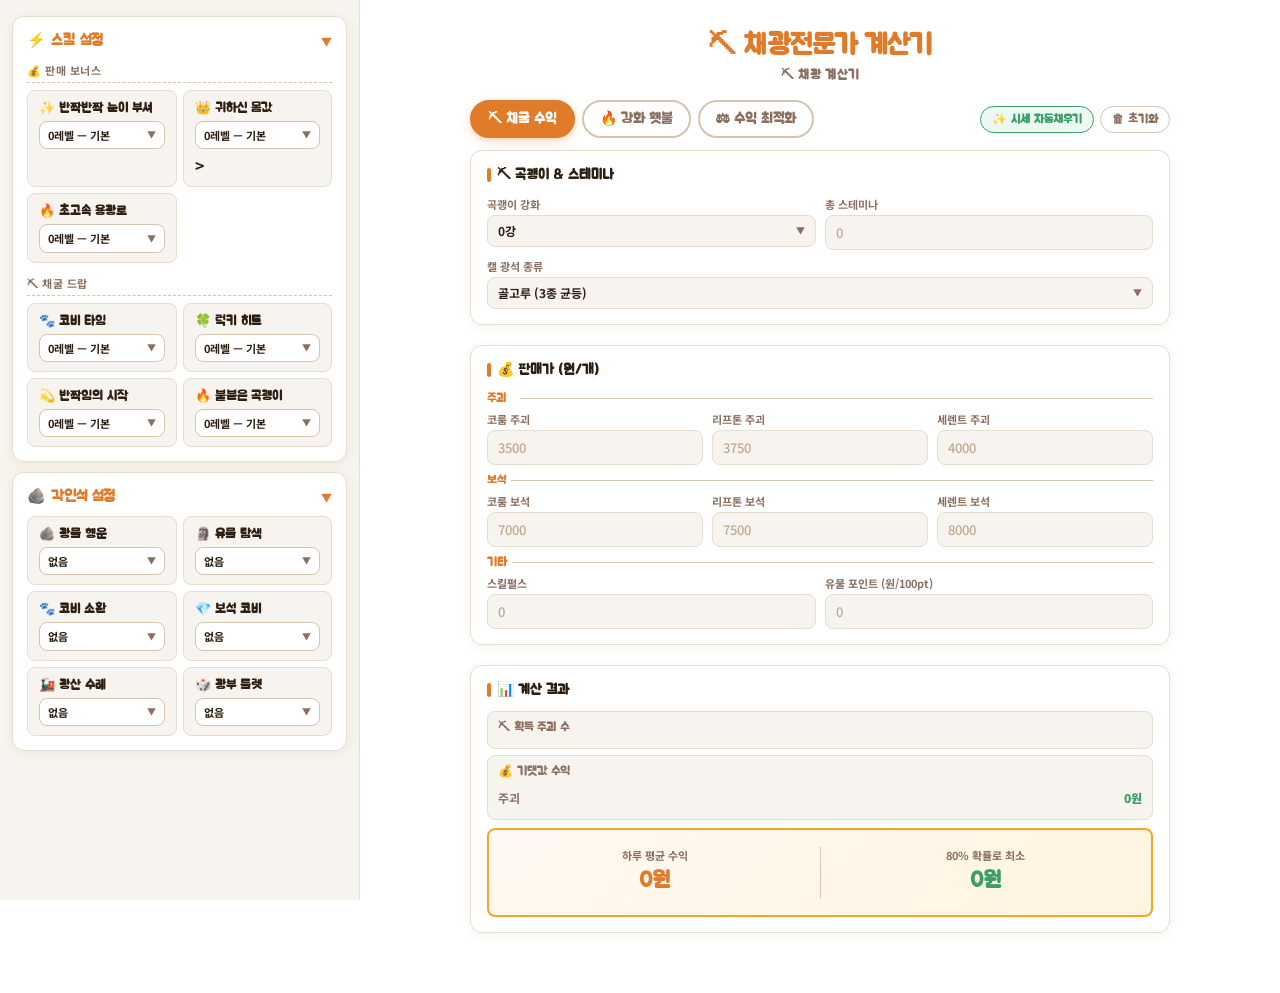
==== commit 2053fc2d: "수정수정" ====
--- a/index.html
+++ b/index.html
@@ -247,7 +247,7 @@
 /* ════════════════════════════════════════
    패널·카드
 ════════════════════════════════════════ */
-.panel { display: flex; flex-direction: column; gap: 12px; }
+.panel { display: flex; flex-direction: column; gap: 20px; }
 .card {
   background: var(--surf);
   border: 1.5px solid var(--bdr);
@@ -620,7 +620,7 @@
           <option value="1">1레벨 — +5%</option><option value="2">2레벨 — +7%</option>
           <option value="3">3레벨 — +10%</option><option value="4">4레벨 — +15%</option>
           <option value="5">5레벨 — +20%</option><option value="6">6레벨 — +30%</option>
-        </select>
+        </select>>
       </div>
       <div class="skrow">
         <span class="skname">🔥 초고속 용광로</span>
@@ -755,7 +755,7 @@
     <div class="tab"    onclick="sw(2,this)">⚖ 수익 최적화</div>
     <div style="margin-left:auto;display:flex;gap:6px;align-items:center">
       <!-- 자동채우기: config.js DEFAULT_PRICES 기준으로 빈 칸만 채움 (주괴 단가 제외) -->
-      <button class="autofill-btn" onclick="autoFillPrices()">시세 자동채우기</button>
+      <button class="autofill-btn" onclick="autoFillPrices()">✨ 시세 자동채우기</button>
       <button class="reset-btn"    onclick="resetAll()">🗑 초기화</button>
     </div>
   </div>
@@ -957,6 +957,7 @@
   window.onSkillChange   = onSkillChange;
   window.onEngravingChange = onEngravingChange;
   window.autoFillPrices  = autoFillPrices;
+  window.init            = init;
 
   /* ── localStorage 저장 대상 ── */
   const SAVE_IDS = [
@@ -973,7 +974,7 @@
     'vTopaz','vSapphire','vPlatinum','vDiorite','vTuff','vAndesite',
     'tCharcoalPrice','tWoodPrice','tSellPrice',
   ];
-  const KEY = 'miner_calc_v4'; // v4: 수수료 적용 + 라스/어빌 자동채우기
+  const KEY = 'miner_calc_v5'; // v5: 주괴 좀 사 주괴 스킬 제거
 
   function saveAll() {
     const d = {};
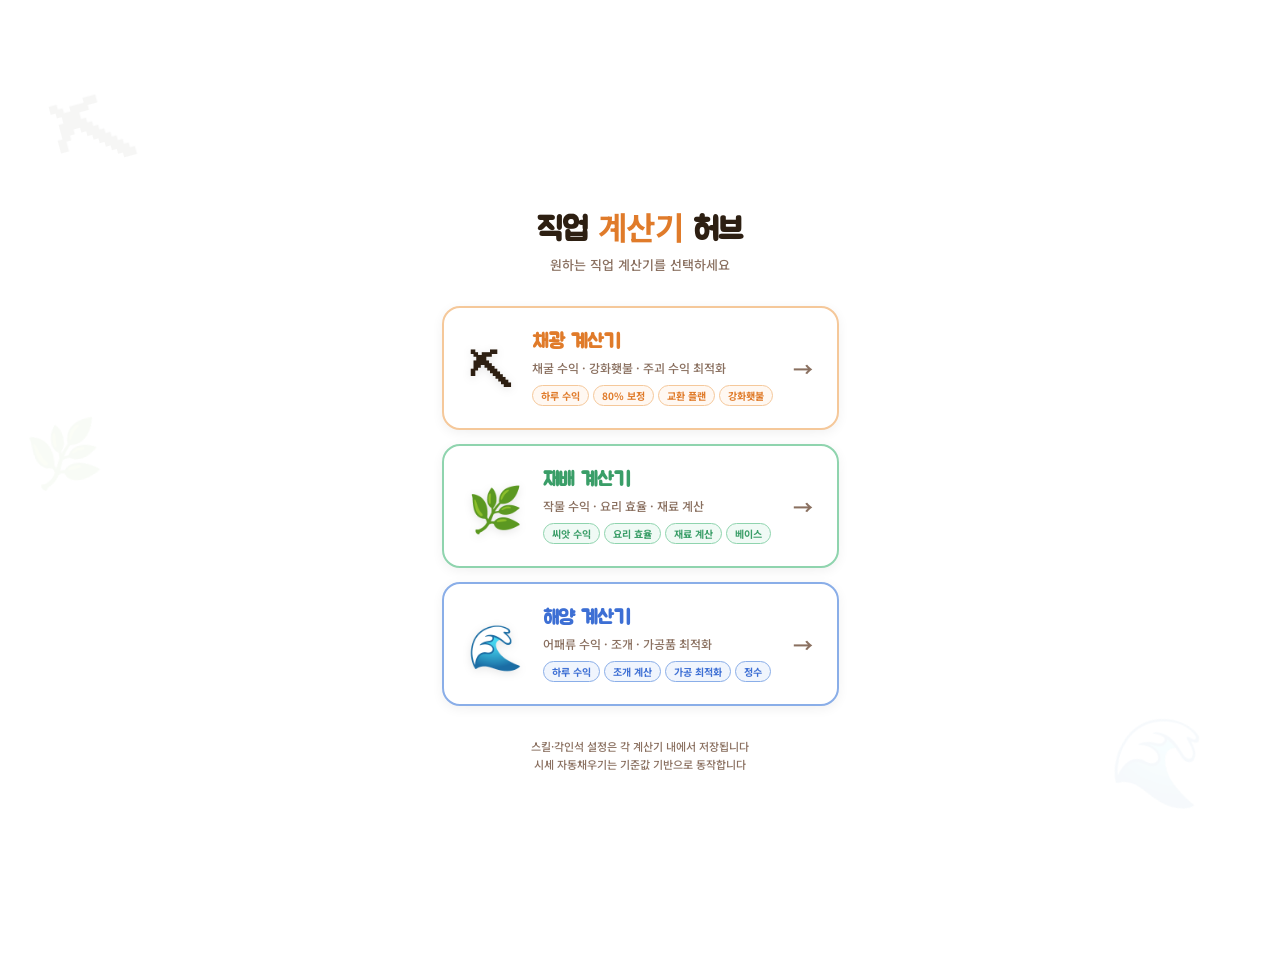
==== commit 6a76ea18: "통합 틀" ====
--- a/index.html
+++ b/index.html
@@ -3,1094 +3,254 @@
 <head>
 <meta charset="UTF-8">
 <meta name="viewport" content="width=device-width,initial-scale=1.0">
-<title>⛏ 채광전문가 계산기</title>
-
+<title>🏰 직업 계산기 허브</title>
 <link rel="preconnect" href="https://fonts.googleapis.com">
 <link rel="preconnect" href="https://fonts.gstatic.com" crossorigin>
 <link href="https://fonts.googleapis.com/css2?family=Jua&family=Noto+Sans+KR:wght@500;700;900&display=swap" rel="stylesheet">
-
 <style>
-
-/* ════════════════════════════════════════
-   리셋 & 폰트
-════════════════════════════════════════ */
 *, *::before, *::after { box-sizing: border-box; margin: 0; padding: 0; }
-*, input, select, button, textarea {
-  font-family: 'Noto Sans KR', 'Apple SD Gothic Neo', 'Malgun Gothic', sans-serif !important;
+*, input, select, button {
+  font-family: 'Noto Sans KR', 'Apple SD Gothic Neo', sans-serif !important;
   font-weight: 700;
 }
 
-/* ════════════════════════════════════════
-   CSS 변수
-════════════════════════════════════════ */
 :root {
-  --bg:      #f7f3ee;
-  --surf:    #ffffff;
-  --bdr:     #e8ddd0;
-  --bdr2:    #d4c4b0;
-  --txt:     #2d1f12;
-  --muted:   #8a7060;
-  --acc:     #e07b2a;
-  --acc2:    #f5a623;
-  --grn:     #3a9e68;  --grn-bg:  #edf8f2;
-  --red:     #d94f3d;  --red-bg:  #fef0ee;
-  --blu:     #3d6fd4;  --blu-bg:  #eef3fd;
-  --pur:     #7c52c8;  --pur-bg:  #f3effe;
-  --ylw:     #c89c00;  --ylw-bg:  #fffbe8;
-  --r:  12px;
-  --rs: 8px;
-  --sh: 0 2px 10px rgba(180,130,80,.10);
+  --bg:   #f7f3ee;
+  --surf: #ffffff;
+  --bdr:  #e8ddd0;
+  --txt:  #2d1f12;
+  --muted:#8a7060;
+  --acc:  #e07b2a;
+
+  --mining-c:  #e07b2a;
+  --mining-bg: #fff8f2;
+  --mining-bdr:#f5c89a;
+
+  --farming-c:  #3a9e68;
+  --farming-bg: #f0faf5;
+  --farming-bdr:#8fd4ae;
+
+  --ocean-c:   #3d6fd4;
+  --ocean-bg:  #f0f5fd;
+  --ocean-bdr: #8aaee8;
 }
 
 html, body {
   min-height: 100vh;
   background: var(--bg)
-    radial-gradient(circle at 10% 15%, rgba(240,160,60,.07) 0%, transparent 55%),
-    radial-gradient(circle at 90% 85%, rgba(224,123,42,.05) 0%, transparent 55%);
-  color: var(--txt);
-}
-
-.page { padding: 0 0 60px; }
-
-/* ════════════════════════════════════════
-   헤더
-════════════════════════════════════════ */
-.hdr { text-align: center; padding: 22px 16px 16px; }
-.hdr-title {
+    radial-gradient(circle at 15% 20%, rgba(224,123,42,.08) 0%, transparent 50%),
+    radial-gradient(circle at 85% 80%, rgba(61,111,212,.06) 0%, transparent 50%),
+    radial-gradient(circle at 50% 50%, rgba(58,158,104,.05) 0%, transparent 60%);
+  color: var(--txt);
+  display: flex;
+  flex-direction: column;
+  align-items: center;
+  justify-content: center;
+  padding: 40px 20px;
+}
+
+.hub {
+  width: 100%;
+  max-width: 560px;
+  display: flex;
+  flex-direction: column;
+  align-items: center;
+  gap: 32px;
+}
+
+/* 헤더 */
+.hub-hdr { text-align: center; }
+.hub-title {
   font-family: 'Jua', sans-serif !important;
-  font-size: 28px; color: var(--acc); letter-spacing: -.5px;
-}
-.hdr-title em { color: var(--txt); font-style: normal; }
-.hdr-sub { font-size: 12px; color: var(--muted); margin-top: 3px; font-weight: 500; }
-
-/* 현재 탭 이름 표시 — 헤더 아래 서브텍스트 */
-.hdr-tab-name {
+  font-size: 32px;
+  color: var(--txt);
+  letter-spacing: -.5px;
+  line-height: 1.2;
+}
+.hub-title em { color: var(--acc); font-style: normal; }
+.hub-sub {
+  font-size: 13px;
+  color: var(--muted);
+  margin-top: 6px;
+  font-weight: 500;
+}
+
+/* 카드 그리드 */
+.hub-cards {
+  display: flex;
+  flex-direction: column;
+  gap: 14px;
+  width: 100%;
+}
+
+.hub-card {
+  display: flex;
+  align-items: center;
+  gap: 20px;
+  background: var(--surf);
+  border: 2px solid var(--bdr);
+  border-radius: 18px;
+  padding: 22px 24px;
+  text-decoration: none;
+  color: var(--txt);
+  transition: transform .18s, box-shadow .18s, border-color .18s;
+  box-shadow: 0 3px 12px rgba(0,0,0,.06);
+  cursor: pointer;
+}
+.hub-card:hover {
+  transform: translateY(-3px);
+  box-shadow: 0 8px 24px rgba(0,0,0,.12);
+}
+
+.hub-card.mining  { border-color: var(--mining-bdr);  }
+.hub-card.farming { border-color: var(--farming-bdr); }
+.hub-card.ocean   { border-color: var(--ocean-bdr);   }
+
+.hub-card.mining:hover  { border-color: var(--mining-c);  box-shadow: 0 8px 24px rgba(224,123,42,.18); }
+.hub-card.farming:hover { border-color: var(--farming-c); box-shadow: 0 8px 24px rgba(58,158,104,.18); }
+.hub-card.ocean:hover   { border-color: var(--ocean-c);   box-shadow: 0 8px 24px rgba(61,111,212,.18); }
+
+.hub-icon {
+  font-size: 44px;
+  line-height: 1;
+  flex-shrink: 0;
+  filter: drop-shadow(0 2px 4px rgba(0,0,0,.10));
+}
+
+.hub-info { flex: 1; min-width: 0; }
+.hub-name {
   font-family: 'Jua', sans-serif !important;
-  font-size: 13px; color: var(--muted);
-  margin-top: 4px; letter-spacing: .3px;
-}
-
-.bounce { display: inline-block; animation: bounce 2s ease-in-out infinite; }
-@keyframes bounce { 0%,100%{transform:translateY(0)} 50%{transform:translateY(-5px)} }
-
-/* ════════════════════════════════════════
-   레이아웃
-════════════════════════════════════════ */
-.layout { display: block; padding: 0 16px; }
-
-@media (min-width: 860px) {
-  .layout { display: block; padding: 0; }
-  .sidebar {
-    position: fixed;
-    top: 0; left: 0;
-    width: 360px;
-    height: 100vh;
-    overflow-y: auto;
-    padding: 16px 12px;
-    background: var(--bg);
-    border-right: 1.5px solid var(--bdr);
-    box-sizing: border-box;
-    z-index: 100;
-  }
-  .hdr { padding: 22px 16px 16px 376px; }
-  .main {
-    padding: 0 16px 0 376px;
-    display: flex;
-    flex-direction: column;
-    align-items: center;
-  }
-  .main > * {
-    width: 100%;
-    max-width: 700px;
-    box-sizing: border-box;
-  }
-}
-
-/* ════════════════════════════════════════
-   스킬 패널
-════════════════════════════════════════ */
-.skpanel {
-  background: var(--surf);
-  border: 1.5px solid var(--bdr);
-  border-radius: var(--r);
-  padding: 14px;
-  box-shadow: var(--sh);
-  margin-bottom: 14px;
-}
-@media (min-width: 860px) { .skpanel { margin-bottom: 0; } }
-.skpanel-title {
-  font-family: 'Jua', sans-serif !important;
-  font-size: 15px; color: var(--acc);
-  display: flex; align-items: center; gap: 6px;
-  cursor: pointer; user-select: none;
-  margin-bottom: 10px;
-}
-.skpanel-title:hover { color: var(--acc2); }
-.toggle-arrow { font-size: 11px; margin-left: auto; transition: transform .2s; }
-.skpanel.collapsed .toggle-arrow { transform: rotate(-90deg); }
-.skpanel.collapsed .skbody { display: none; }
-.sksec {
-  font-size: 11px; font-weight: 700; color: var(--muted);
-  letter-spacing: .5px; text-transform: uppercase;
-  margin: 12px 0 7px;
-  padding-bottom: 4px; border-bottom: 1px dashed var(--bdr2);
-}
-.skgrid { display: grid; grid-template-columns: 1fr 1fr; gap: 6px; }
-.skrow {
-  background: var(--bg);
-  border: 1px solid var(--bdr);
-  border-radius: var(--rs);
-  padding: 9px 11px;
-  display: flex; flex-direction: column; gap: 4px;
-}
-.skname {
-  font-family: 'Jua', sans-serif !important;
-  font-size: 13px; color: var(--txt);
-  white-space: nowrap; overflow: hidden; text-overflow: ellipsis;
-}
-.skrow select { display: none; }
-.field select  { display: none; }
-.skinfo { font-size: 11px; color: var(--muted); font-weight: 500; min-height: 14px; }
-
-/* ════════════════════════════════════════
-   커스텀 드롭다운
-════════════════════════════════════════ */
-.cdd { position: relative; width: 100%; }
-.skrow .cdd-trigger {
-  display: flex; align-items: center; justify-content: space-between; gap: 4px;
-  padding: 6px 8px;
-  border: 1.5px solid var(--bdr2); border-radius: var(--rs);
-  background: var(--surf); color: var(--txt);
-  font-size: 11px !important; font-weight: 700 !important;
-  cursor: pointer; user-select: none; line-height: 1.3;
-  white-space: nowrap; overflow: hidden;
-}
-.skrow .cdd-trigger:hover { border-color: var(--acc); }
-.field .cdd-trigger {
-  display: flex; align-items: center; justify-content: space-between; gap: 4px;
-  padding: 7px 10px;
-  border: 1.5px solid var(--bdr); border-radius: var(--rs);
-  background: var(--bg); color: var(--txt);
-  font-size: 12px !important; font-weight: 700 !important;
-  cursor: pointer; user-select: none; line-height: 1.3;
-  transition: border-color .15s, box-shadow .15s;
-  white-space: nowrap; overflow: hidden;
-}
-.field .cdd-trigger:hover { border-color: var(--acc); }
-/* 트리거 라벨 — 넘치면 말줄임 */
-.cdd-label { overflow: hidden; text-overflow: ellipsis; min-width: 0; flex: 1; }
-.cdd-trigger .cdd-arrow { font-size: 9px; color: var(--muted); flex-shrink: 0; transition: transform .15s; }
-.cdd.open .cdd-trigger  { border-color: var(--acc); box-shadow: 0 0 0 2px rgba(224,123,42,.15); }
-.cdd.open .cdd-arrow    { transform: rotate(180deg); }
-.cdd-menu {
-  display: none;
-  position: absolute;
-  top: calc(100% + 3px); left: 0; right: 0;
-  background: var(--surf);
-  border: 1.5px solid var(--acc); border-radius: var(--rs);
-  box-shadow: 0 6px 20px rgba(0,0,0,.12);
-  z-index: 9999; max-height: 220px; overflow-y: auto;
-}
-.cdd.open .cdd-menu { display: block; }
-.cdd-item {
-  padding: 5px 10px;
-  font-size: 11px !important; font-weight: 700 !important;
-  color: var(--txt); cursor: pointer;
-  border-bottom: 1px solid var(--bdr); line-height: 1.3;
-  white-space: nowrap;    /* 줄바꿈 방지 */
-  overflow: hidden;
-  text-overflow: ellipsis;
-}
-.skrow .cdd-item   { font-size: 11px !important; }
-.cdd-item:last-child { border-bottom: none; }
-.cdd-item:hover    { background: var(--ylw-bg); color: var(--acc); }
-.cdd-item.selected { background: var(--acc); color: #fff; }
-
-/* ════════════════════════════════════════
-   탭바
-════════════════════════════════════════ */
-.tabbar {
-  display: flex; align-items: center; flex-wrap: wrap;
-  gap: 7px; margin-bottom: 12px;
-}
-.tab {
-  font-family: 'Jua', sans-serif !important;
-  font-size: 14px; padding: 8px 16px;
-  border-radius: 20px; border: 2px solid var(--bdr2);
-  background: var(--surf); color: var(--muted);
-  cursor: pointer; transition: all .15s; white-space: nowrap;
-}
-.tab:hover { border-color: var(--acc); color: var(--acc); }
-.tab.on    { background: var(--acc); border-color: var(--acc); color: #fff; box-shadow: 0 3px 10px rgba(224,123,42,.3); }
-.reset-btn {
-  margin-left: auto;
-  font-family: 'Jua', sans-serif !important;
-  font-size: 12px; padding: 5px 11px;
-  border-radius: 20px; border: 1.5px solid var(--bdr2);
-  background: var(--surf); color: var(--muted);
-  cursor: pointer; transition: all .15s;
-  display: inline-flex; align-items: center; gap: 3px;
-}
-.reset-btn:hover { border-color: var(--red); color: var(--red); background: var(--red-bg); }
-
-/* 자동채우기 버튼 */
-.autofill-btn {
-  font-family: 'Jua', sans-serif !important;
-  font-size: 12px; padding: 5px 11px;
-  border-radius: 20px; border: 1.5px solid var(--grn);
-  background: var(--grn-bg); color: var(--grn);
-  cursor: pointer; transition: all .15s;
-  display: inline-flex; align-items: center; gap: 3px;
-}
-.autofill-btn:hover { background: var(--grn); color: #fff; }
-
-/* ════════════════════════════════════════
-   패널·카드
-════════════════════════════════════════ */
-.panel { display: flex; flex-direction: column; gap: 20px; }
-.card {
-  background: var(--surf);
-  border: 1.5px solid var(--bdr);
-  border-radius: var(--r);
-  padding: 15px 16px;
-  box-shadow: var(--sh);
-}
-.card-title {
-  font-family: 'Jua', sans-serif !important;
-  font-size: 14px; color: var(--txt);
-  margin-bottom: 12px;
-  display: flex; align-items: center; gap: 6px;
-}
-.card-title::before {
-  content: ''; display: inline-block;
-  width: 4px; height: 14px;
-  background: var(--acc); border-radius: 2px;
-}
-
-/* ════════════════════════════════════════
-   그리드
-════════════════════════════════════════ */
-.g2 { display: grid; grid-template-columns: 1fr 1fr; gap: 9px; }
-.g3 { display: grid; grid-template-columns: 1fr 1fr 1fr; gap: 9px; }
-@media (max-width: 500px) { .g3 { grid-template-columns: 1fr 1fr; } }
-@media (max-width: 340px) { .g2, .g3 { grid-template-columns: 1fr; } }
-
-/* ════════════════════════════════════════
-   필드
-════════════════════════════════════════ */
-.field { display: flex; flex-direction: column; gap: 3px; }
-.field label { font-size: 11px; font-weight: 700; color: var(--muted); }
-.field input, .field select {
-  font-size: 13px !important; font-weight: 700 !important;
-  border: 1.5px solid var(--bdr); border-radius: var(--rs);
-  padding: 7px 10px;
-  background: var(--bg); color: var(--txt);
-  outline: none; width: 100%;
-  transition: border-color .15s, box-shadow .15s;
-}
-.field input:focus, .field select:focus {
-  border-color: var(--acc);
-  box-shadow: 0 0 0 3px rgba(224,123,42,.12);
-  background: var(--surf);
-}
-.field input::placeholder { color: #c0aa90; font-weight: 500; }
-.opt {
-  font-size: 9px; font-weight: 700;
-  background: var(--ylw-bg); color: var(--ylw);
-  border: 1px solid currentColor; border-radius: 4px; padding: 0 4px;
-  vertical-align: middle;
-}
-.fnote { font-size: 10px; color: var(--muted); font-weight: 500; margin-top: 3px; }
-
-/* ════════════════════════════════════════
-   구분 라벨
-════════════════════════════════════════ */
-.slabel {
-  font-family: 'Jua', sans-serif !important;
-  font-size: 12px; color: var(--acc);
-  margin: 8px 0 5px;
-  display: flex; align-items: center; gap: 5px;
-}
-.slabel::after { content: ''; flex: 1; height: 1px; background: var(--bdr2); }
-
-/* ════════════════════════════════════════
-   결과 행
-════════════════════════════════════════ */
-.rrow {
-  display: flex; justify-content: space-between; align-items: center;
-  padding: 5px 0; border-bottom: 1px dashed var(--bdr);
-  gap: 8px; font-size: 12px;
-  font-family: 'Noto Sans KR', sans-serif !important;
-}
-.rrow:last-child  { border-bottom: none; }
-.rrow-strong      { border-top: 1px solid var(--bdr2); margin-top: 4px; padding-top: 6px; font-size: 13px;
-                    font-family: 'Noto Sans KR', sans-serif !important; font-weight: 900 !important; }
-.rl   { color: var(--muted); flex-shrink: 0; font-weight: 700;
-        font-family: 'Noto Sans KR', sans-serif !important; }
-.rv   { font-weight: 900; text-align: right;
-        font-family: 'Noto Sans KR', sans-serif !important; }
-.rv small { font-size: 10px; font-weight: 500; }
-.rsec { background: var(--bg); border-radius: var(--rs); padding: 8px 10px; margin: 6px 0; border: 1px solid var(--bdr); }
-.rsec-title { font-family: 'Jua', sans-serif !important; font-size: 12px; color: var(--muted); margin-bottom: 5px; }
-.g { color: var(--grn); }
-.r { color: var(--red); }
-.b { color: var(--blu); }
-.p { color: var(--acc); }
-.muted { color: var(--muted); }
-
-/* ════════════════════════════════════════
-   배지
-════════════════════════════════════════ */
-.bdg { display: inline-block; font-size: 10px; font-weight: 700; padding: 1px 6px; border-radius: 20px; vertical-align: middle; }
-.bg  { background: var(--grn-bg); color: var(--grn); border: 1px solid var(--grn); }
-.br  { background: var(--red-bg); color: var(--red); border: 1px solid var(--red); }
-.bb  { background: var(--blu-bg); color: var(--blu); border: 1px solid var(--blu); }
-.bpu { background: var(--pur-bg); color: var(--pur); border: 1px solid var(--pur); }
-
-/* ════════════════════════════════════════
-   결과 박스
-════════════════════════════════════════ */
-.result-box {
-  background: linear-gradient(135deg, #fff9f2, #fff4e0);
-  border: 2px solid var(--acc2); border-radius: var(--rs);
-  padding: 13px; margin: 8px 0 0;
-}
-.rb-label { font-size: 11px; color: var(--muted); font-weight: 700; margin-bottom: 3px; }
-.rb-value { font-family: 'Jua', sans-serif !important; font-size: 22px; color: var(--acc); }
-.rb-floor { color: var(--grn); }
-.rb-sub   { display: block; font-size: 10px; color: var(--muted); font-weight: 500; margin-top: 2px; }
-
-/* ════════════════════════════════════════
-   제작 아이템
-════════════════════════════════════════ */
-.craft-item { background: var(--surf); border: 1px solid var(--bdr); border-radius: var(--rs); padding: 8px 10px; margin-bottom: 6px; }
-.mat-row    { display: flex; flex-wrap: wrap; gap: 4px; margin-top: 4px; }
-.mat-chip   { font-size: 10px; font-weight: 700; background: var(--grn-bg); color: var(--grn); border: 1px solid var(--grn); border-radius: 4px; padding: 1px 6px; }
-.craft-time { font-size: 10px; color: var(--blu); font-weight: 700; margin-top: 3px; }
-.appr-row   { display: flex; flex-wrap: wrap; gap: 6px; font-size: 10px; color: var(--muted); font-weight: 500; margin-top: 3px; }
-.appr-row span:last-child { font-weight: 700; color: var(--grn); }
-
-
-/* ── 최적 제작 계획 좌우 2단 레이아웃 ── */
-.plan-cols {
-  display: grid;
-  grid-template-columns: 1fr 1fr;
-  gap: 0;
-  /* 두 컬럼 높이를 맞춰 summary가 항상 같은 높이에서 시작 */
-  align-items: stretch;
-}
-@media (max-width: 600px) {
-  .plan-cols { grid-template-columns: 1fr; }
-}
-
-/* 각 컬럼 — flex column으로 세로 정렬 */
-.plan-col {
-  padding: 10px 12px;
-  position: relative;
-  display: flex;
-  flex-direction: column;
-}
-/* 왼쪽 컬럼 오른쪽에 구분선 */
-.plan-col:first-child {
-  border-right: 1.5px solid var(--bdr2);
-}
-
-/* winner 강조 — 배경색 대신 헤더 하단 테두리 굵게 + 제목 색 */
-.plan-col.winner { /* 배경 없음 */ }
-
-/* 제작 아이템 목록 영역 — flex:1로 늘려서 summary를 하단으로 밀기 */
-.plan-items-wrap {
-  flex: 1;
-}
-
-/* 컬럼 헤더 */
-.plan-col-title {
-  font-family: 'Jua', sans-serif !important;
-  font-size: 15px;
-  color: var(--muted);
-  margin-bottom: 10px;
-  padding-bottom: 6px;
-  border-bottom: 2px solid var(--bdr2);
-  display: flex; align-items: center; gap: 6px;
+  font-size: 20px;
+  color: var(--txt);
   letter-spacing: -.3px;
+}
+.hub-card.mining  .hub-name { color: var(--mining-c);  }
+.hub-card.farming .hub-name { color: var(--farming-c); }
+.hub-card.ocean   .hub-name { color: var(--ocean-c);   }
+
+.hub-desc {
+  font-size: 12px;
+  color: var(--muted);
+  font-weight: 500;
+  margin-top: 4px;
+  line-height: 1.5;
+}
+
+.hub-tags {
+  display: flex;
   flex-wrap: wrap;
-}
-.plan-col-title.winner-title {
-  color: var(--acc);
-  border-bottom: 3px solid var(--acc);  /* 굵은 주황 밑줄로 강조 */
-}
-.plan-col-title.loser-title { color: var(--muted); opacity: .65; }
-
-/* 개별 제작 아이템 — 카드형 */
-.plan-craft-item {
-  background: var(--surf);
-  border: 1px solid var(--bdr);
-  border-radius: var(--rs);
-  padding: 9px 10px;
-  margin-bottom: 7px;
-  display: flex;
-  flex-direction: column;
   gap: 4px;
-  font-family: 'Noto Sans KR', sans-serif !important;
-}
-/* 제작 아이템 첫 번째 행 — 이름 + 수량·수익 */
-.plan-item-head {
-  display: flex;
-  justify-content: space-between;
-  align-items: flex-start;
-  gap: 6px;
-}
-.plan-item-name {
-  font-family: 'Jua', sans-serif !important;
-  font-size: 13px; color: var(--txt);
-  flex: 1; min-width: 0;
-  line-height: 1.3;
-}
-.plan-item-name .npi {
-  font-family: 'Noto Sans KR', sans-serif !important;
-  font-size: 10px; font-weight: 500; color: var(--muted);
-  display: block; margin-top: 1px;
-}
-.plan-item-rev {
-  font-family: 'Noto Sans KR', sans-serif !important;
-  font-size: 13px; font-weight: 900; color: var(--grn);
-  white-space: nowrap; flex-shrink: 0;
-  text-align: right;
-}
-.plan-item-count {
-  font-family: 'Noto Sans KR', sans-serif !important;
-  font-size: 11px; font-weight: 700; color: var(--muted);
-  display: block; text-align: right; margin-top: 1px;
-}
-/* 감정 등급 행 */
-.plan-appr-row {
-  display: flex; flex-wrap: wrap; gap: 4px;
-  font-size: 10px; color: var(--muted); font-weight: 500;
-}
-.plan-appr-row .best { color: var(--grn); font-weight: 700; }
-/* 재료 chip 행 */
-.plan-mat-row {
-  display: flex; flex-wrap: wrap; gap: 3px;
-  margin-top: 1px;
-}
-/* 시간 행 — 항상 하단 고정 */
-.plan-item-time {
-  display: flex; align-items: center; gap: 4px;
-  font-size: 10px; font-weight: 700; color: var(--blu);
-  border-top: 1px dashed var(--bdr);
-  margin-top: 2px; padding-top: 4px;
-}
-
-/* 교환 정보 박스 — 라이프스톤 카드와 동일 스타일 */
-.swap-info-box {
-  background: var(--surf);
-  border: 1px solid var(--bdr);
-  border-radius: var(--rs);
-  padding: 9px 10px;
-  margin-bottom: 8px;
-}
-.swap-info-box-title {
-  font-family: 'Jua', sans-serif !important;
-  font-size: 13px; color: var(--txt);
-  margin-bottom: 6px;
-  padding-bottom: 4px;
-  border-bottom: 1px dashed var(--bdr);
-}
-.swap-info-row {
-  display: flex; justify-content: space-between; align-items: center;
-  font-size: 11px; font-weight: 700; padding: 2px 0;
-  gap: 6px;
-  font-family: 'Noto Sans KR', sans-serif !important;
-}
-.swap-info-row .si-label { color: var(--txt); }
-.swap-info-row .si-gain  { color: var(--grn); white-space: nowrap; font-size: 10px; }
-
-/* 요약 섹션 — 항상 컬럼 하단에 붙음 */
-.plan-summary {
-  margin-top: auto;        /* flex:1 남은 공간 이후 하단 붙이기 */
-  padding-top: 8px;
-  border-top: 2px solid var(--bdr2);
-}
-.plan-col.winner .plan-summary {
-  border-top-color: var(--acc);  /* winner는 주황 구분선 */
-}
-.plan-summary-row {
-  display: flex; justify-content: space-between; align-items: center;
-  font-size: 12px; font-weight: 700;
-  padding: 3px 0;
-  gap: 6px;
-}
-.plan-summary-row .sl { color: var(--muted); white-space: nowrap; }
-.plan-summary-row .sv { color: var(--txt); text-align: right; }
-.plan-summary-row.rev-row {
-  margin-top: 4px;
-  padding-top: 4px;
-  border-top: 1px dashed var(--bdr2);
-}
-.plan-summary-row.rev-row .sl {
-  font-family: 'Jua', sans-serif !important;
-  font-size: 13px; color: var(--muted);
-}
-.plan-summary-row.rev-row .sv {
-  font-family: 'Jua', sans-serif !important;
-  font-size: 20px; color: var(--acc);
-}
-.plan-col.winner .plan-summary-row.rev-row .sv { color: var(--acc); }
-
-/* 총 필요 재료 — 접기/펼치기 */
-.mat-toggle {
-  font-size: 10px; font-weight: 700; color: var(--blu);
-  cursor: pointer; user-select: none;
-  display: flex; align-items: center; gap: 3px;
-  padding: 3px 0;
-}
-.mat-toggle:hover { color: var(--acc); }
-.mat-detail { display: none; margin-top: 4px; }
-.mat-detail.open { display: block; }
-.mat-summary { }
-.mat-summary-row {
-  display: flex; justify-content: space-between;
-  font-size: 12px; font-weight: 700;
-  padding: 3px 0; border-bottom: 1px dashed var(--bdr);
-  gap: 6px;
-}
-.mat-summary-row:last-child { border-bottom: none; }
-.mat-summary-row .mn { color: var(--txt); white-space: nowrap; }
-.mat-summary-row .mv { color: var(--txt); text-align: right; }
-
-.empty-msg { color: var(--muted); font-size: 12px; text-align: center; padding: 14px 0; font-weight: 500; }
-::-webkit-scrollbar { width: 5px; }
-::-webkit-scrollbar-thumb { background: var(--bdr2); border-radius: 3px; }
-
-
-
+  margin-top: 8px;
+}
+.hub-tag {
+  font-size: 10px;
+  font-weight: 700;
+  border-radius: 20px;
+  padding: 2px 8px;
+  border: 1px solid;
+}
+.mining  .hub-tag { background: var(--mining-bg);  color: var(--mining-c);  border-color: var(--mining-bdr);  }
+.farming .hub-tag { background: var(--farming-bg); color: var(--farming-c); border-color: var(--farming-bdr); }
+.ocean   .hub-tag { background: var(--ocean-bg);   color: var(--ocean-c);   border-color: var(--ocean-bdr);   }
+
+.hub-arrow {
+  font-size: 20px;
+  color: var(--muted);
+  flex-shrink: 0;
+  transition: transform .18s, color .18s;
+}
+.hub-card:hover .hub-arrow { transform: translateX(4px); color: var(--txt); }
+
+/* 푸터 */
+.hub-footer {
+  font-size: 11px;
+  color: var(--muted);
+  font-weight: 500;
+  text-align: center;
+  line-height: 1.6;
+}
+
+/* 배경 장식 */
+.deco {
+  position: fixed;
+  font-size: 80px;
+  opacity: .04;
+  pointer-events: none;
+  user-select: none;
+  z-index: 0;
+}
+.deco1 { top: 8%; left: 4%;  transform: rotate(-15deg); }
+.deco2 { bottom: 10%; right: 5%; transform: rotate(20deg); }
+.deco3 { top: 45%; left: 2%; transform: rotate(-8deg); font-size: 60px; }
 </style>
 </head>
-
-<!-- Google tag (gtag.js) -->
-<script async src="https://www.googletagmanager.com/gtag/js?id=G-TYFFZ1K6QG"></script>
-<script>
-  window.dataLayer = window.dataLayer || [];
-  function gtag(){dataLayer.push(arguments);}
-  gtag('js', new Date());
-  gtag('config', 'G-TYFFZ1K6QG');
-</script>
-
 <body>
-<div class="page">
-
-<!-- ══════════════════════════════
-     헤더
-══════════════════════════════ -->
-<div class="hdr">
-  <div class="hdr-title"><span class="bounce">⛏</span> 채광전문가 계산기</div>
-  <!-- 현재 탭 이름 — app.js sw()가 갱신 -->
-  <div class="hdr-tab-name" id="pageTabTitle">⛏ 채광 계산기</div>
-</div>
-
-<!-- ══════════════════════════════
-     전체 레이아웃
-══════════════════════════════ -->
-<div class="layout">
-
-<!-- ── 사이드바: 스킬 & 각인석 패널 ── -->
-<div class="sidebar">
-<div class="skpanel" id="skillPanel">
-  <div class="skpanel-title" onclick="toggleSkillPanel()">
-    ⚡ 스킬 설정
-    <span class="toggle-arrow">▼</span>
+
+<div class="deco deco1">⛏</div>
+<div class="deco deco2">🌊</div>
+<div class="deco deco3">🌿</div>
+
+<div class="hub">
+
+  <div class="hub-hdr">
+    <div class="hub-title">직업 <em>계산기</em> 허브</div>
+    <div class="hub-sub">원하는 직업 계산기를 선택하세요</div>
   </div>
-  <div class="skbody">
-
-    <div class="sksec">💰 판매 보너스</div>
-    <div class="skgrid">
-      <div class="skrow">
-        <span class="skname">✨ 반짝반짝 눈이 부셔</span>
-        <select id="skillGemSell" onchange="onSkillChange()">
-          <option value="0">0레벨 — 기본</option>
-          <option value="1">1레벨 — +5%</option><option value="2">2레벨 — +7%</option>
-          <option value="3">3레벨 — +10%</option><option value="4">4레벨 — +20%</option>
-          <option value="5">5레벨 — +30%</option><option value="6">6레벨 — +50%</option>
-        </select>
-      </div>
-      <div class="skrow">
-        <span class="skname">👑 귀하신 몸값</span>
-        <select id="skillPrecious" onchange="onSkillChange()">
-          <option value="0">0레벨 — 기본</option>
-          <option value="1">1레벨 — +5%</option><option value="2">2레벨 — +7%</option>
-          <option value="3">3레벨 — +10%</option><option value="4">4레벨 — +15%</option>
-          <option value="5">5레벨 — +20%</option><option value="6">6레벨 — +30%</option>
-        </select>>
-      </div>
-      <div class="skrow">
-        <span class="skname">🔥 초고속 용광로</span>
-        <select id="skillFurnace" onchange="onSkillChange()">
-          <option value="0">0레벨 — 기본</option>
-          <option value="1">1레벨 — -10%</option><option value="2">2레벨 — -30%</option>
-          <option value="3">3레벨 — -40%</option><option value="4">4레벨 — -60%</option>
-          <option value="5">5레벨 — -80%</option>
-        </select>
-      </div>
-    </div>
-
-    <div class="sksec">⛏ 채굴 드랍</div>
-    <div class="skgrid">
-      <div class="skrow">
-        <span class="skname">🐾 코비 타임</span>
-        <select id="skillCobby" onchange="onSkillChange()">
-          <option value="0">0레벨 — 기본</option>
-          <option value="1">1레벨 — +1%</option><option value="2">2레벨 — +1.5%</option>
-          <option value="3">3레벨 — +2%</option><option value="4">4레벨 — +2.5%</option>
-          <option value="5">5레벨 — +3%</option><option value="6">6레벨 — +4%</option>
-          <option value="7">7레벨 — +5%</option>
-        </select>
-      </div>
-      <div class="skrow">
-        <span class="skname">🍀 럭키 히트</span>
-        <select id="skillLucky" onchange="onSkillChange()">
-          <option value="0">0레벨 — 기본</option>
-          <option value="1">1레벨 — 1%/+1개</option><option value="2">2레벨 — 2%/+2개</option>
-          <option value="3">3레벨 — 3%/+3개</option><option value="4">4레벨 — 4%/+4개</option>
-          <option value="5">5레벨 — 5%/+6개</option><option value="6">6레벨 — 6%/+8개</option>
-          <option value="7">7레벨 — 7%/+10개</option><option value="8">8레벨 — 8%/+12개</option>
-          <option value="9">9레벨 — 10%/+16개</option><option value="10">10레벨 — 15%/+20개</option>
-        </select>
-      </div>
-      <div class="skrow">
-        <span class="skname">💫 반짝임의 시작</span>
-        <select id="skillSparkle" onchange="onSkillChange()">
-          <option value="0">0레벨 — 기본</option>
-          <option value="1">1레벨 — 3% / 1개</option>
-          <option value="2">2레벨 — 7% / 1개</option>
-          <option value="3">3레벨 — 10% / 2개</option>
-        </select>
-      </div>
-      <div class="skrow">
-        <span class="skname">🔥 불붙은 곡괭이</span>
-        <select id="skillFirePick" onchange="onSkillChange()">
-          <option value="0">0레벨 — 기본</option>
-          <option value="1">1레벨 — 1%</option><option value="2">2레벨 — 2%</option>
-          <option value="3">3레벨 — 3%</option><option value="4">4레벨 — 4%</option>
-          <option value="5">5레벨 — 5%</option><option value="6">6레벨 — 6%</option>
-          <option value="7">7레벨 — 7%</option><option value="8">8레벨 — 8%</option>
-          <option value="9">9레벨 — 9%</option><option value="10">10레벨 — 15%</option>
-        </select>
-      </div>
-    </div>
-
-  </div><!-- /skbody -->
-</div><!-- /skpanel -->
-
-<!-- 각인석 패널 -->
-<div class="skpanel" id="engPanel" style="margin-top:10px">
-  <div class="skpanel-title" onclick="toggleEngPanel()">
-    🪨 각인석 설정
-    <span class="toggle-arrow">▼</span>
-  </div>
-  <div class="skbody">
-    <div class="skgrid">
-      <div class="skrow">
-        <span class="skname">🪨 광물 행운</span>
-        <select id="engOreLuck" onchange="onEngravingChange()">
-          <option value="0">없음</option>
-          <option value="1">1강 — 25%/+1개</option><option value="2">2강 — 50%/+1개</option>
-          <option value="3">3강 — 75%/+1개</option><option value="4">4강 — 100%/+1개</option>
-        </select>
-      </div>
-      <div class="skrow">
-        <span class="skname">🗿 유물 탐색</span>
-        <select id="engRelic" onchange="onEngravingChange()">
-          <option value="0">없음</option>
-          <option value="1">1강 — +1%</option><option value="2">2강 — +3%</option>
-          <option value="3">3강 — +5%</option>
-        </select>
-      </div>
-      <div class="skrow">
-        <span class="skname">🐾 코비 소환</span>
-        <select id="engCobby" onchange="onEngravingChange()">
-          <option value="0">없음</option>
-          <option value="1">1강 — +1%</option><option value="2">2강 — +3%</option>
-          <option value="3">3강 — +5%</option>
-        </select>
-      </div>
-      <div class="skrow">
-        <span class="skname">💎 보석 코비</span>
-        <select id="engGemCobby" onchange="onEngravingChange()">
-          <option value="0">없음</option>
-          <option value="1">1강 — 5%</option><option value="2">2강 — 10%</option>
-          <option value="3">3강 — 20%</option><option value="4">4강 — 30%</option>
-          <option value="5">5강 — 50%</option>
-        </select>
-      </div>
-      <div class="skrow">
-        <span class="skname">🚂 광산 수레</span>
-        <select id="engCart" onchange="onEngravingChange()">
-          <option value="0">없음</option>
-          <option value="1">1강 — 0.5%</option><option value="2">2강 — 1%</option>
-          <option value="3">3강 — 1.5%</option><option value="4">4강 — 2%</option>
-          <option value="5">5강 — 3%</option>
-        </select>
-      </div>
-      <div class="skrow">
-        <span class="skname">🎲 광부 룰렛</span>
-        <select id="engRoulette" onchange="onEngravingChange()">
-          <option value="0">없음</option>
-          <option value="1">1강 — 1%</option><option value="2">2강 — 2%</option>
-          <option value="3">3강 — 3%</option><option value="4">4강 — 4%</option>
-          <option value="5">5강 — 5%</option>
-        </select>
-      </div>
-    </div>
-  </div><!-- /skbody -->
-</div><!-- /skpanel -->
-</div><!-- /sidebar -->
-
-<!-- ── 메인 ── -->
-<div class="main">
-
-  <!-- 탭 선택 버튼 + 자동채우기 + 초기화 -->
-  <div class="tabbar">
-    <div class="tab on" onclick="sw(0,this)">⛏ 채굴 수익</div>
-    <div class="tab"    onclick="sw(1,this)">🔥 강화 횃불</div>
-    <div class="tab"    onclick="sw(2,this)">⚖ 수익 최적화</div>
-    <div style="margin-left:auto;display:flex;gap:6px;align-items:center">
-      <!-- 자동채우기: config.js DEFAULT_PRICES 기준으로 빈 칸만 채움 (주괴 단가 제외) -->
-      <button class="autofill-btn" onclick="autoFillPrices()">✨ 시세 자동채우기</button>
-      <button class="reset-btn"    onclick="resetAll()">🗑 초기화</button>
-    </div>
-  </div>
-
-  <!-- ══ TAB 0: 채굴 수익 ══ -->
-  <div id="t0" class="panel">
-
-    <div class="card">
-      <div class="card-title">⛏ 곡괭이 &amp; 스테미나</div>
-      <div class="g2">
-        <div class="field">
-          <label>곡괭이 강화</label>
-          <select id="pickaxeLevel" onchange="cs()">
-            <option value="0">0강</option><option value="1">1강</option><option value="2">2강</option>
-            <option value="3">3강</option><option value="4">4강</option><option value="5">5강</option>
-            <option value="6">6강</option><option value="7">7강</option><option value="8">8강</option>
-            <option value="9">9강</option><option value="10">10강</option><option value="11">11강</option>
-            <option value="12">12강</option><option value="13">13강</option><option value="14">14강</option>
-            <option value="15">15강</option>
-          </select>
-        </div>
-        <div class="field"><label>총 스테미나</label><input id="totalStamina" type="number" inputmode="numeric" placeholder="0" oninput="cs()"></div>
-      </div>
-      <div class="field" style="margin-top:8px">
-        <label>캘 광석 종류</label>
-        <select id="oreType" onchange="cs()">
-          <option value="even">골고루 (3종 균등)</option>
-          <option value="corum">코룸만</option>
-          <option value="rifton">리프톤만</option>
-          <option value="serent">세렌트만</option>
-        </select>
-      </div>
-    </div>
-
-    <div class="card">
-      <div class="card-title">💰 판매가 (원/개)</div>
-      <div class="slabel">주괴
-        <span style="font-size:10px;color:var(--muted);font-weight:500;margin-left:4px">
-</span>
-      </div>
-      <div class="g3">
-        <div class="field"><label>코룸 주괴</label><input id="ingotPriceC" type="number" inputmode="numeric" placeholder="3500" oninput="cs()"></div>
-        <div class="field"><label>리프톤 주괴</label><input id="ingotPriceR" type="number" inputmode="numeric" placeholder="3750" oninput="cs()"></div>
-        <div class="field"><label>세렌트 주괴</label><input id="ingotPriceS" type="number" inputmode="numeric" placeholder="4000" oninput="cs()"></div>
-      </div>
-      <div class="slabel" style="margin-top:8px">보석</div>
-      <div class="g3">
-        <div class="field"><label>코룸 보석</label><input id="gemPriceC" type="number" inputmode="numeric" placeholder="7000" oninput="cs()"></div>
-        <div class="field"><label>리프톤 보석</label><input id="gemPriceR" type="number" inputmode="numeric" placeholder="7500" oninput="cs()"></div>
-        <div class="field"><label>세렌트 보석</label><input id="gemPriceS" type="number" inputmode="numeric" placeholder="8000" oninput="cs()"></div>
-      </div>
-      <div class="slabel" style="margin-top:8px">기타</div>
-      <div class="g2">
-        <div class="field"><label>스킬펄스</label><input id="skillPulsePrice" type="number" inputmode="numeric" placeholder="0" oninput="cs()"></div>
-        <div class="field"><label>유물 포인트 (원/100pt)</label><input id="artifactPtPrice" type="number" inputmode="numeric" placeholder="0" oninput="cs()"></div>
-      </div>
-    </div>
-
-    <div class="card">
-      <div class="card-title">📊 계산 결과</div>
-      <div id="sRes"><div class="empty-msg">값을 입력하면 계산됩니다</div></div>
-    </div>
-  </div>
-
-  <!-- ══ TAB 1: 강화 횃불 ══ -->
-  <div id="t1" class="panel" style="display:none">
-
-    <div class="card">
-      <div class="card-title">🪵 재료 가격 (원/세트)</div>
-      <div class="g2">
-        <div class="field"><label>숯 / 석탄</label><input id="tCharcoalPrice" type="number" inputmode="numeric" placeholder="0" oninput="ct()"></div>
-        <div class="field"><label>원목</label><input id="tWoodPrice" type="number" inputmode="numeric" placeholder="0" oninput="ct()"></div>
-      </div>
-    </div>
-
-    <div class="card">
-      <div class="card-title">📋 제작 계획</div>
-      <div class="g2">
-        <div class="field">
-          <label>만들 횃불 수</label>
-          <input id="tWantCount" type="text" placeholder="예) 2상자 3세트 5개" oninput="ct()" style="font-size:12px">
-          <span id="tWantCountParsed" style="font-size:10px;color:var(--muted);min-height:14px;display:block;margin-top:2px"></span>
-        </div>
-        <div class="field">
-          <label>횃불 판매가 (원/세트) <span class="opt">선택</span></label>
-          <input id="tSellPrice" type="number" inputmode="numeric" placeholder="미입력 시 재료비만" oninput="ct()">
+
+  <div class="hub-cards">
+
+    <a class="hub-card mining" href="mining.html">
+      <div class="hub-icon">⛏</div>
+      <div class="hub-info">
+        <div class="hub-name">채광 계산기</div>
+        <div class="hub-desc">채굴 수익 · 강화횃불 · 주괴 수익 최적화</div>
+        <div class="hub-tags">
+          <span class="hub-tag">하루 수익</span>
+          <span class="hub-tag">80% 보정</span>
+          <span class="hub-tag">교환 플랜</span>
+          <span class="hub-tag">강화횃불</span>
         </div>
       </div>
-    </div>
-
-    <div class="card">
-      <div class="card-title">📊 계산 결과</div>
-      <div id="tRes"><div class="empty-msg">값을 입력하면 계산됩니다</div></div>
-    </div>
-  </div>
-
-  <!-- ══ TAB 2: 수익 최적화 ══ -->
-  <div id="t2" class="panel" style="display:none">
-
-    <div class="card">
-      <div class="card-title">📦 보유 주괴</div>
-      <div class="g3">
-        <div class="field">
-          <label>코룸 주괴</label>
-          <input id="iCo" type="text" placeholder="예) 1세트 5개" oninput="co()" style="font-size:12px">
-          <span id="iCoParsed" style="font-size:10px;color:var(--muted);min-height:14px;display:block;margin-top:2px"></span>
-        </div>
-        <div class="field">
-          <label>리프톤 주괴</label>
-          <input id="iRi" type="text" placeholder="예) 1세트 5개" oninput="co()" style="font-size:12px">
-          <span id="iRiParsed" style="font-size:10px;color:var(--muted);min-height:14px;display:block;margin-top:2px"></span>
-        </div>
-        <div class="field">
-          <label>세렌트 주괴</label>
-          <input id="iSe" type="text" placeholder="예) 1세트 5개" oninput="co()" style="font-size:12px">
-          <span id="iSeParsed" style="font-size:10px;color:var(--muted);min-height:14px;display:block;margin-top:2px"></span>
+      <div class="hub-arrow">→</div>
+    </a>
+
+    <a class="hub-card farming" href="farming.html">
+      <div class="hub-icon">🌿</div>
+      <div class="hub-info">
+        <div class="hub-name">재배 계산기</div>
+        <div class="hub-desc">작물 수익 · 요리 효율 · 재료 계산</div>
+        <div class="hub-tags">
+          <span class="hub-tag">씨앗 수익</span>
+          <span class="hub-tag">요리 효율</span>
+          <span class="hub-tag">재료 계산</span>
+          <span class="hub-tag">베이스</span>
         </div>
       </div>
-    </div>
-
-    <div class="card">
-      <div class="card-title">💰 주괴 단가 (원/개)
+      <div class="hub-arrow">→</div>
+    </a>
+
+    <a class="hub-card ocean" href="ocean.html">
+      <div class="hub-icon">🌊</div>
+      <div class="hub-info">
+        <div class="hub-name">해양 계산기</div>
+        <div class="hub-desc">어패류 수익 · 조개 · 가공품 최적화</div>
+        <div class="hub-tags">
+          <span class="hub-tag">하루 수익</span>
+          <span class="hub-tag">조개 계산</span>
+          <span class="hub-tag">가공 최적화</span>
+          <span class="hub-tag">정수</span>
+        </div>
       </div>
-      <div class="g3">
-        <div class="field"><label>코룸 주괴</label><input id="oCo" type="number" inputmode="numeric" placeholder="3500" oninput="co()"></div>
-        <div class="field"><label>리프톤 주괴</label><input id="oRi" type="number" inputmode="numeric" placeholder="3750" oninput="co()"></div>
-        <div class="field"><label>세렌트 주괴</label><input id="oSe" type="number" inputmode="numeric" placeholder="4000" oninput="co()"></div>
-      </div>
-    </div>
-
-    <div class="card">
-      <div class="card-title">🏪 라이프스톤 / 어빌리티 스톤 (원/개)</div>
-      <div class="g2">
-        <div class="field"><label>하급 라이프스톤</label><input id="oL1" type="number" inputmode="numeric" placeholder="0" oninput="co()"></div>
-        <div class="field"><label>중급 라이프스톤</label><input id="oL2" type="number" inputmode="numeric" placeholder="0" oninput="co()"></div>
-        <div class="field"><label>상급 라이프스톤</label><input id="oL3" type="number" inputmode="numeric" placeholder="0" oninput="co()"></div>
-        <div class="field"><label>어빌리티 스톤</label><input id="oAb" type="number" inputmode="numeric" placeholder="0" oninput="co()"></div>
-      </div>
-    </div>
-
-    <div class="card">
-      <div class="card-title">📦 바닐라 재료 가격</div>
-      <div class="slabel">조약돌 묶음 (골드 / 세트)</div>
-      <div class="g2">
-        <div class="field"><label>조약돌 묶음</label><input id="vCo" type="number" inputmode="numeric" placeholder="0" oninput="co()"></div>
-        <div class="field"><label>심층암 조약돌 묶음</label><input id="vDc" type="number" inputmode="numeric" placeholder="0" oninput="co()"></div>
-      </div>
-      <div class="slabel" style="margin-top:8px">바닐라 광물 블럭 (골드 / 세트)</div>
-      <div class="g3">
-        <div class="field"><label>구리 블럭</label><input id="vCu" type="number" inputmode="numeric" placeholder="0" oninput="co()"></div>
-        <div class="field"><label>철 블럭</label><input id="vIr" type="number" inputmode="numeric" placeholder="0" oninput="co()"></div>
-        <div class="field"><label>금 블럭</label><input id="vGo" type="number" inputmode="numeric" placeholder="0" oninput="co()"></div>
-        <div class="field"><label>다이아 블럭</label><input id="vDi" type="number" inputmode="numeric" placeholder="0" oninput="co()"></div>
-        <div class="field"><label>레드스톤 블럭</label><input id="vRe" type="number" inputmode="numeric" placeholder="0" oninput="co()"></div>
-        <div class="field"><label>청금석 블럭</label><input id="vLa" type="number" inputmode="numeric" placeholder="0" oninput="co()"></div>
-        <div class="field"><label>자수정 블럭</label><input id="vAm" type="number" inputmode="numeric" placeholder="0" oninput="co()"></div>
-      </div>
-    </div>
-
-    <div class="card">
-      <div class="card-title">👑 귀중품 재료 가격</div>
-      <div class="slabel">특수 광물 블럭 (골드 / 개)</div>
-      <div class="g3">
-        <div class="field"><label>토파즈 블럭</label><input id="vTopaz" type="number" inputmode="numeric" placeholder="0" oninput="co()"></div>
-        <div class="field"><label>사파이어 블럭</label><input id="vSapphire" type="number" inputmode="numeric" placeholder="0" oninput="co()"></div>
-        <div class="field"><label>플레티넘 블럭</label><input id="vPlatinum" type="number" inputmode="numeric" placeholder="0" oninput="co()"></div>
-      </div>
-      <div class="slabel" style="margin-top:8px">기타 재료 (골드 / 세트)</div>
-      <div class="g3">
-        <div class="field"><label>섬록암</label><input id="vDiorite" type="number" inputmode="numeric" placeholder="0" oninput="co()"></div>
-        <div class="field"><label>응회암</label><input id="vTuff" type="number" inputmode="numeric" placeholder="0" oninput="co()"></div>
-        <div class="field"><label>안산암</label><input id="vAndesite" type="number" inputmode="numeric" placeholder="0" oninput="co()"></div>
-      </div>
-      <div class="fnote" style="margin-top:6px">📌 증서는 개당 10,000원 고정 반영됩니다</div>
-    </div>
-
-    <div class="card">
-      <div class="card-title">📊 최적화 결과 <span style="font-size:11px;color:var(--muted);font-weight:500">(직판 vs 라스/어빌/귀중품 통합 비교)</span></div>
-      <div id="oRes"><div class="empty-msg">값을 입력하면 계산됩니다</div></div>
-    </div>
+      <div class="hub-arrow">→</div>
+    </a>
+
   </div>
 
-</div><!-- /main -->
-</div><!-- /layout -->
-</div><!-- /page -->
-
-<script type="module">
-  import {
-    sw, cs, ct, co,
-    onSkillChange, onEngravingChange,
-    autoFillPrices, init,
-  } from './app.js';
-
-  /* 전역 노출 (HTML onclick에서 호출) */
-  window.sw              = sw;
-  window.cs              = cs;
-  window.ct              = ct;
-  window.co              = co;
-  window.onSkillChange   = onSkillChange;
-  window.onEngravingChange = onEngravingChange;
-  window.autoFillPrices  = autoFillPrices;
-  window.init            = init;
-
-  /* ── localStorage 저장 대상 ── */
-  const SAVE_IDS = [
-    'skillGemSell','skillPrecious','skillFurnace',
-    'skillCobby','skillSparkle','skillLucky','skillFirePick',
-    'engOreLuck','engRelic','engCobby','engGemCobby','engCart','engRoulette',
-    'pickaxeLevel','totalStamina','oreType',
-    'ingotPriceC','ingotPriceR','ingotPriceS',
-    'gemPriceC','gemPriceR','gemPriceS',
-    'skillPulsePrice','artifactPtPrice',
-    'oL1','oL2','oL3','oAb',
-    'iCo','iRi','iSe','oCo','oRi','oSe',
-    'vCo','vDc','vCu','vIr','vGo','vDi','vRe','vLa','vAm',
-    'vTopaz','vSapphire','vPlatinum','vDiorite','vTuff','vAndesite',
-    'tCharcoalPrice','tWoodPrice','tSellPrice',
-  ];
-  const KEY = 'miner_calc_v5'; // v5: 주괴 좀 사 주괴 스킬 제거
-
-  function saveAll() {
-    const d = {};
-    SAVE_IDS.forEach(id => {
-      const e = document.getElementById(id);
-      if (!e) return;
-      d[id] = e.value;
-    });
-    localStorage.setItem(KEY, JSON.stringify(d));
-  }
-
-  function loadAll() {
-    try {
-      const d = JSON.parse(localStorage.getItem(KEY) || '{}');
-      SAVE_IDS.forEach(id => {
-        const e = document.getElementById(id);
-        if (!e || d[id] === undefined) return;
-        e.value = d[id];
-      });
-    } catch(e) {}
-  }
-
-  window.toggleSkillPanel = () => document.getElementById('skillPanel').classList.toggle('collapsed');
-  window.toggleEngPanel   = () => document.getElementById('engPanel').classList.toggle('collapsed');
-
-  window.resetAll = () => {
-    if (!confirm('입력된 값을 모두 초기화할까요?')) return;
-    localStorage.removeItem(KEY);
-    SAVE_IDS.forEach(id => {
-      const e = document.getElementById(id);
-      if (!e) return;
-      if (e.tagName === 'SELECT') e.selectedIndex = 0;
-      else e.value = '';
-    });
-    syncDropdownLabels();
-    init();
-  };
-
-  /* ── 커스텀 드롭다운 ── */
-  function initCustomDropdowns() {
-    document.querySelectorAll('.skrow select, .field select').forEach(sel => {
-      if (sel.previousElementSibling?.classList.contains('cdd')) return;
-
-      const cdd     = document.createElement('div');
-      cdd.className = 'cdd';
-
-      const trigger = document.createElement('div');
-      trigger.className = 'cdd-trigger';
-      const label = document.createElement('span');
-      label.className = 'cdd-label';
-      label.textContent = sel.options[sel.selectedIndex]?.text || '';
-      const arrow = document.createElement('span');
-      arrow.className = 'cdd-arrow';
-      arrow.textContent = '▼';
-      trigger.appendChild(label);
-      trigger.appendChild(arrow);
-
-      const menu = document.createElement('div');
-      menu.className = 'cdd-menu';
-      Array.from(sel.options).forEach((opt, i) => {
-        const item = document.createElement('div');
-        item.className = 'cdd-item' + (i === sel.selectedIndex ? ' selected' : '');
-        item.textContent = opt.text;
-        item.dataset.value = opt.value;
-        item.addEventListener('click', () => {
-          sel.value = opt.value;
-          label.textContent = opt.text;
-          menu.querySelectorAll('.cdd-item').forEach(el => el.classList.remove('selected'));
-          item.classList.add('selected');
-          cdd.classList.remove('open');
-          sel.dispatchEvent(new Event('change', { bubbles: true }));
-        });
-        menu.appendChild(item);
-      });
-
-      trigger.addEventListener('click', e => {
-        e.stopPropagation();
-        const isOpen = cdd.classList.contains('open');
-        document.querySelectorAll('.cdd.open').forEach(el => el.classList.remove('open'));
-        if (!isOpen) cdd.classList.add('open');
-      });
-
-      cdd.appendChild(trigger);
-      cdd.appendChild(menu);
-      sel.parentNode.insertBefore(cdd, sel);
-    });
-
-    document.addEventListener('click', () => {
-      document.querySelectorAll('.cdd.open').forEach(el => el.classList.remove('open'));
-    });
-  }
-
-  function syncDropdownLabels() {
-    document.querySelectorAll('.skrow select, .field select').forEach(sel => {
-      const cdd = sel.previousElementSibling;
-      if (!cdd?.classList.contains('cdd')) return;
-      const label = cdd.querySelector('.cdd-label');
-      if (label) label.textContent = sel.options[sel.selectedIndex]?.text || '';
-      cdd.querySelectorAll('.cdd-item').forEach(item => {
-        item.classList.toggle('selected', item.dataset.value === sel.value);
-      });
-    });
-  }
-
-  document.addEventListener('DOMContentLoaded', () => {
-    loadAll();
-    initCustomDropdowns();
-    syncDropdownLabels();
-    init();
-    SAVE_IDS.forEach(id => {
-      const e = document.getElementById(id);
-      if (!e) return;
-      const evt = e.tagName === 'SELECT' ? 'change' : 'input';
-      e.addEventListener(evt, saveAll);
-    });
-  });
-</script>
+  <div class="hub-footer">
+    스킬·각인석 설정은 각 계산기 내에서 저장됩니다<br>
+    시세 자동채우기는 기준값 기반으로 동작합니다
+  </div>
+
+</div>
 </body>
 </html>
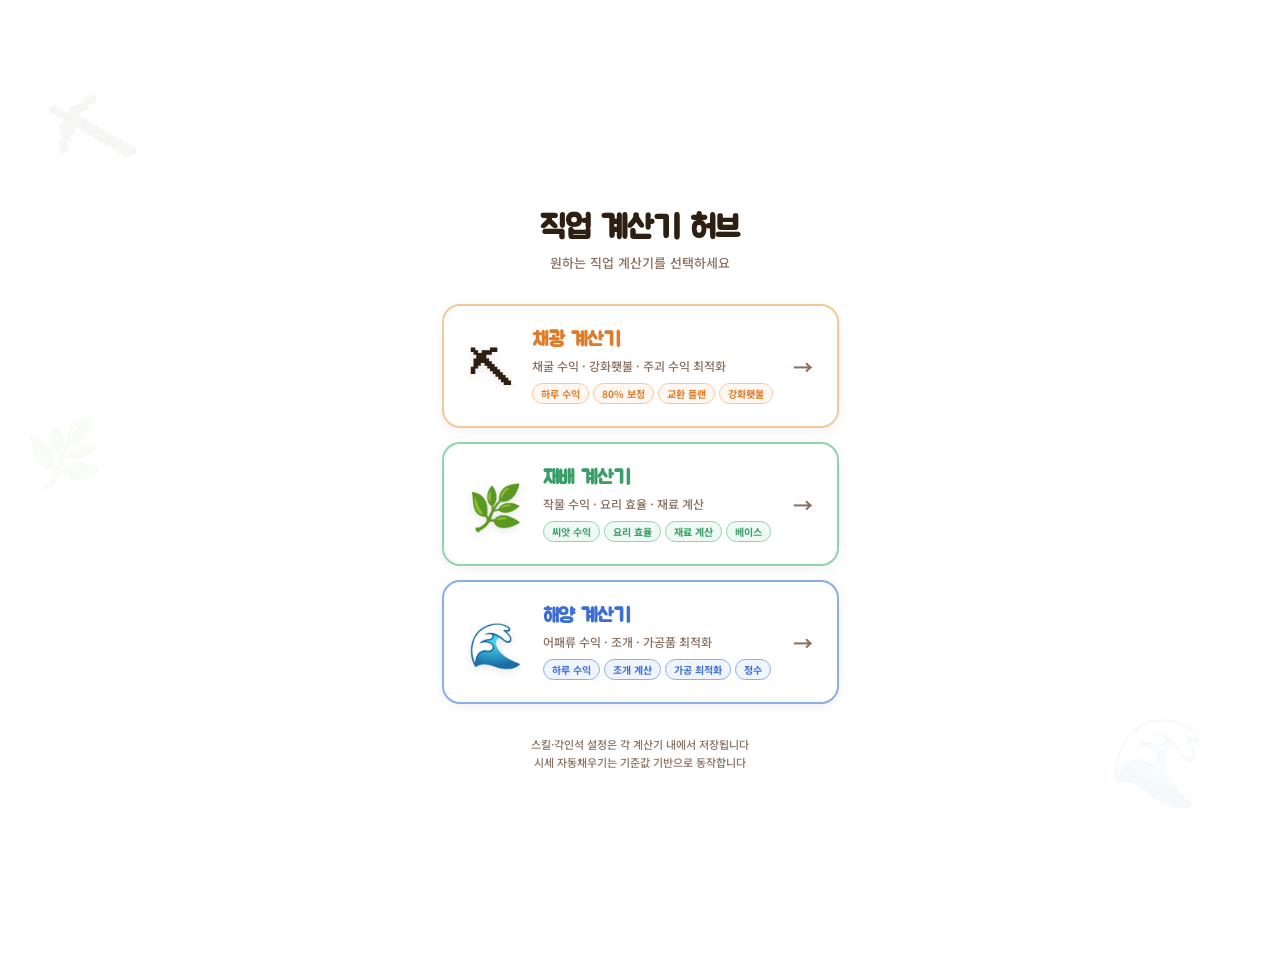
==== commit 52be0e2d: "계산기 글씨 수정" ====
--- a/index.html
+++ b/index.html
@@ -3,7 +3,7 @@
 <head>
 <meta charset="UTF-8">
 <meta name="viewport" content="width=device-width,initial-scale=1.0">
-<title>🏰 직업 계산기 허브</title>
+<title>직업 계산기 허브</title>
 <link rel="preconnect" href="https://fonts.googleapis.com">
 <link rel="preconnect" href="https://fonts.gstatic.com" crossorigin>
 <link href="https://fonts.googleapis.com/css2?family=Jua&family=Noto+Sans+KR:wght@500;700;900&display=swap" rel="stylesheet">
@@ -193,7 +193,7 @@
 <div class="hub">
 
   <div class="hub-hdr">
-    <div class="hub-title">직업 <em>계산기</em> 허브</div>
+    <div class="hub-title">직업 계산기 허브</div>
     <div class="hub-sub">원하는 직업 계산기를 선택하세요</div>
   </div>
 
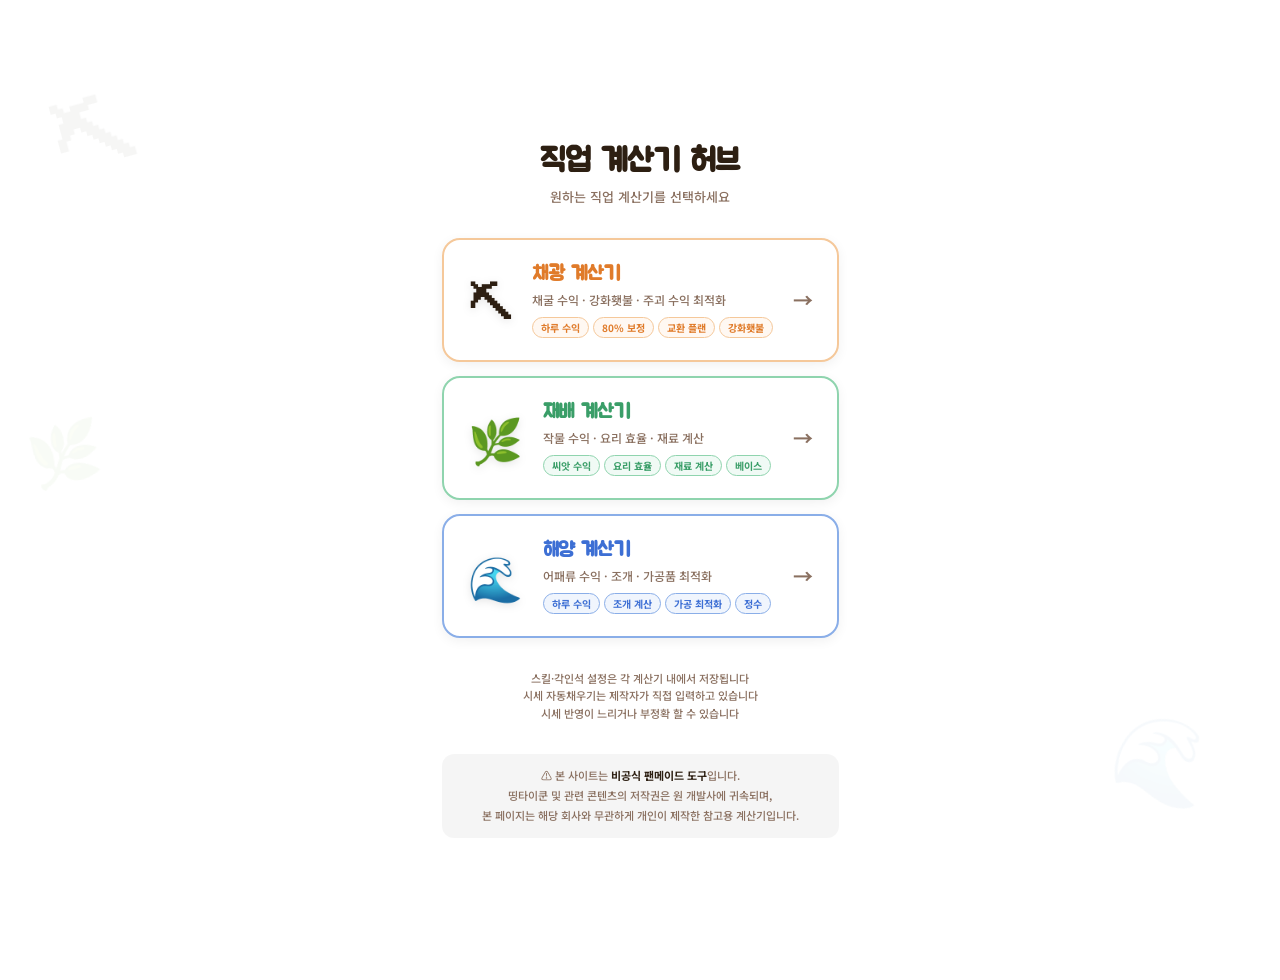
==== commit 54e83950: "허브에 disclamer 추가" ====
--- a/index.html
+++ b/index.html
@@ -170,6 +170,19 @@
   line-height: 1.6;
 }
 
+.disclaimer {
+  padding: 12px 16px;
+  background: rgba(0,0,0,.04);
+  border-radius: 12px;
+  font-size: 11px;
+  color: var(--muted);
+  font-weight: 500;
+  text-align: center;
+  line-height: 1.8;
+  max-width: 480px;
+  width: 100%;
+}
+
 /* 배경 장식 */
 .deco {
   position: fixed;
@@ -184,6 +197,15 @@
 .deco3 { top: 45%; left: 2%; transform: rotate(-8deg); font-size: 60px; }
 </style>
 </head>
+<!-- Google tag (gtag.js) -->
+<script async src="https://www.googletagmanager.com/gtag/js?id=G-TYFFZ1K6QG"></script>
+<script>
+  window.dataLayer = window.dataLayer || [];
+  function gtag(){dataLayer.push(arguments);}
+  gtag('js', new Date());
+
+  gtag('config', 'G-TYFFZ1K6QG');
+</script>
 <body>
 
 <div class="deco deco1">⛏</div>
@@ -248,7 +270,14 @@
 
   <div class="hub-footer">
     스킬·각인석 설정은 각 계산기 내에서 저장됩니다<br>
-    시세 자동채우기는 기준값 기반으로 동작합니다
+    시세 자동채우기는 제작자가 직접 입력하고 있습니다<br>
+    시세 반영이 느리거나 부정확 할 수 있습니다
+  </div>
+
+  <div class="disclaimer">
+    ⚠️ 본 사이트는 <b style="color:var(--txt)">비공식 팬메이드 도구</b>입니다.<br>
+    띵타이쿤 및 관련 콘텐츠의 저작권은 원 개발사에 귀속되며,<br>
+    본 페이지는 해당 회사와 무관하게 개인이 제작한 참고용 계산기입니다.<br>
   </div>
 
 </div>
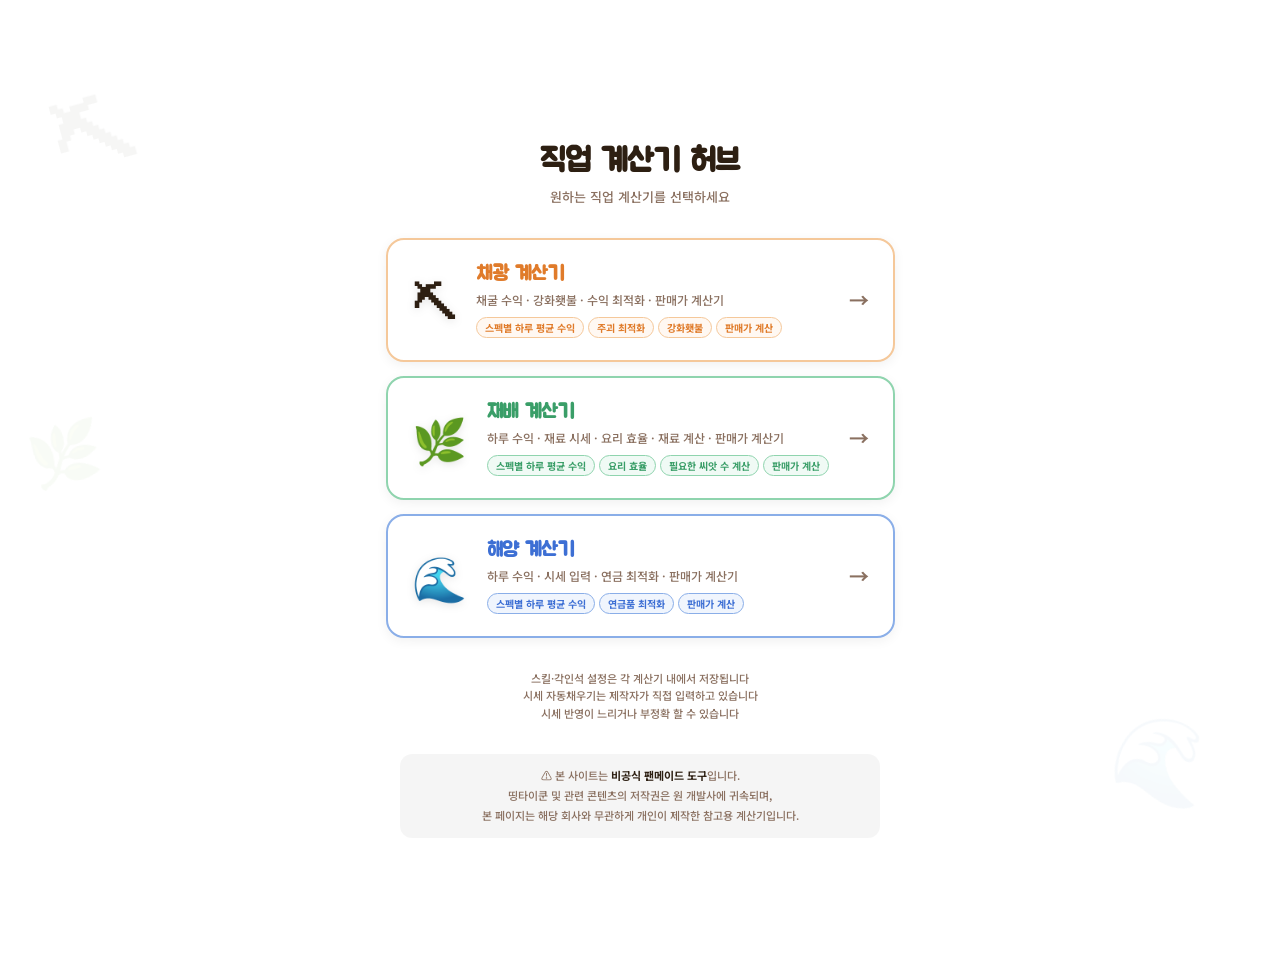
==== commit dd12c9ba: "허브 페이지 내용 수정" ====
--- a/index.html
+++ b/index.html
@@ -225,12 +225,12 @@
       <div class="hub-icon">⛏</div>
       <div class="hub-info">
         <div class="hub-name">채광 계산기</div>
-        <div class="hub-desc">채굴 수익 · 강화횃불 · 주괴 수익 최적화</div>
+        <div class="hub-desc">채굴 수익 · 강화횃불 · 수익 최적화 · 판매가 계산기</div>
         <div class="hub-tags">
-          <span class="hub-tag">하루 수익</span>
-          <span class="hub-tag">80% 보정</span>
-          <span class="hub-tag">교환 플랜</span>
+          <span class="hub-tag">스펙별 하루 평균 수익</span>
+          <span class="hub-tag">주괴 최적화</span>
           <span class="hub-tag">강화횃불</span>
+          <span class="hub-tag">판매가 계산</span>
         </div>
       </div>
       <div class="hub-arrow">→</div>
@@ -240,12 +240,12 @@
       <div class="hub-icon">🌿</div>
       <div class="hub-info">
         <div class="hub-name">재배 계산기</div>
-        <div class="hub-desc">작물 수익 · 요리 효율 · 재료 계산</div>
+        <div class="hub-desc">하루 수익 · 재료 시세 · 요리 효율 · 재료 계산 · 판매가 계산기</div>
         <div class="hub-tags">
-          <span class="hub-tag">씨앗 수익</span>
+          <span class="hub-tag">스펙별 하루 평균 수익</span>
           <span class="hub-tag">요리 효율</span>
-          <span class="hub-tag">재료 계산</span>
-          <span class="hub-tag">베이스</span>
+          <span class="hub-tag">필요한 씨앗 수 계산</span>
+          <span class="hub-tag">판매가 계산</span>
         </div>
       </div>
       <div class="hub-arrow">→</div>
@@ -255,12 +255,11 @@
       <div class="hub-icon">🌊</div>
       <div class="hub-info">
         <div class="hub-name">해양 계산기</div>
-        <div class="hub-desc">어패류 수익 · 조개 · 가공품 최적화</div>
+        <div class="hub-desc">하루 수익 · 시세 입력 · 연금 최적화 · 판매가 계산기</div>
         <div class="hub-tags">
-          <span class="hub-tag">하루 수익</span>
-          <span class="hub-tag">조개 계산</span>
-          <span class="hub-tag">가공 최적화</span>
-          <span class="hub-tag">정수</span>
+          <span class="hub-tag">스펙별 하루 평균 수익</span>
+          <span class="hub-tag">연금품 최적화</span>
+          <span class="hub-tag">판매가 계산</span>
         </div>
       </div>
       <div class="hub-arrow">→</div>
